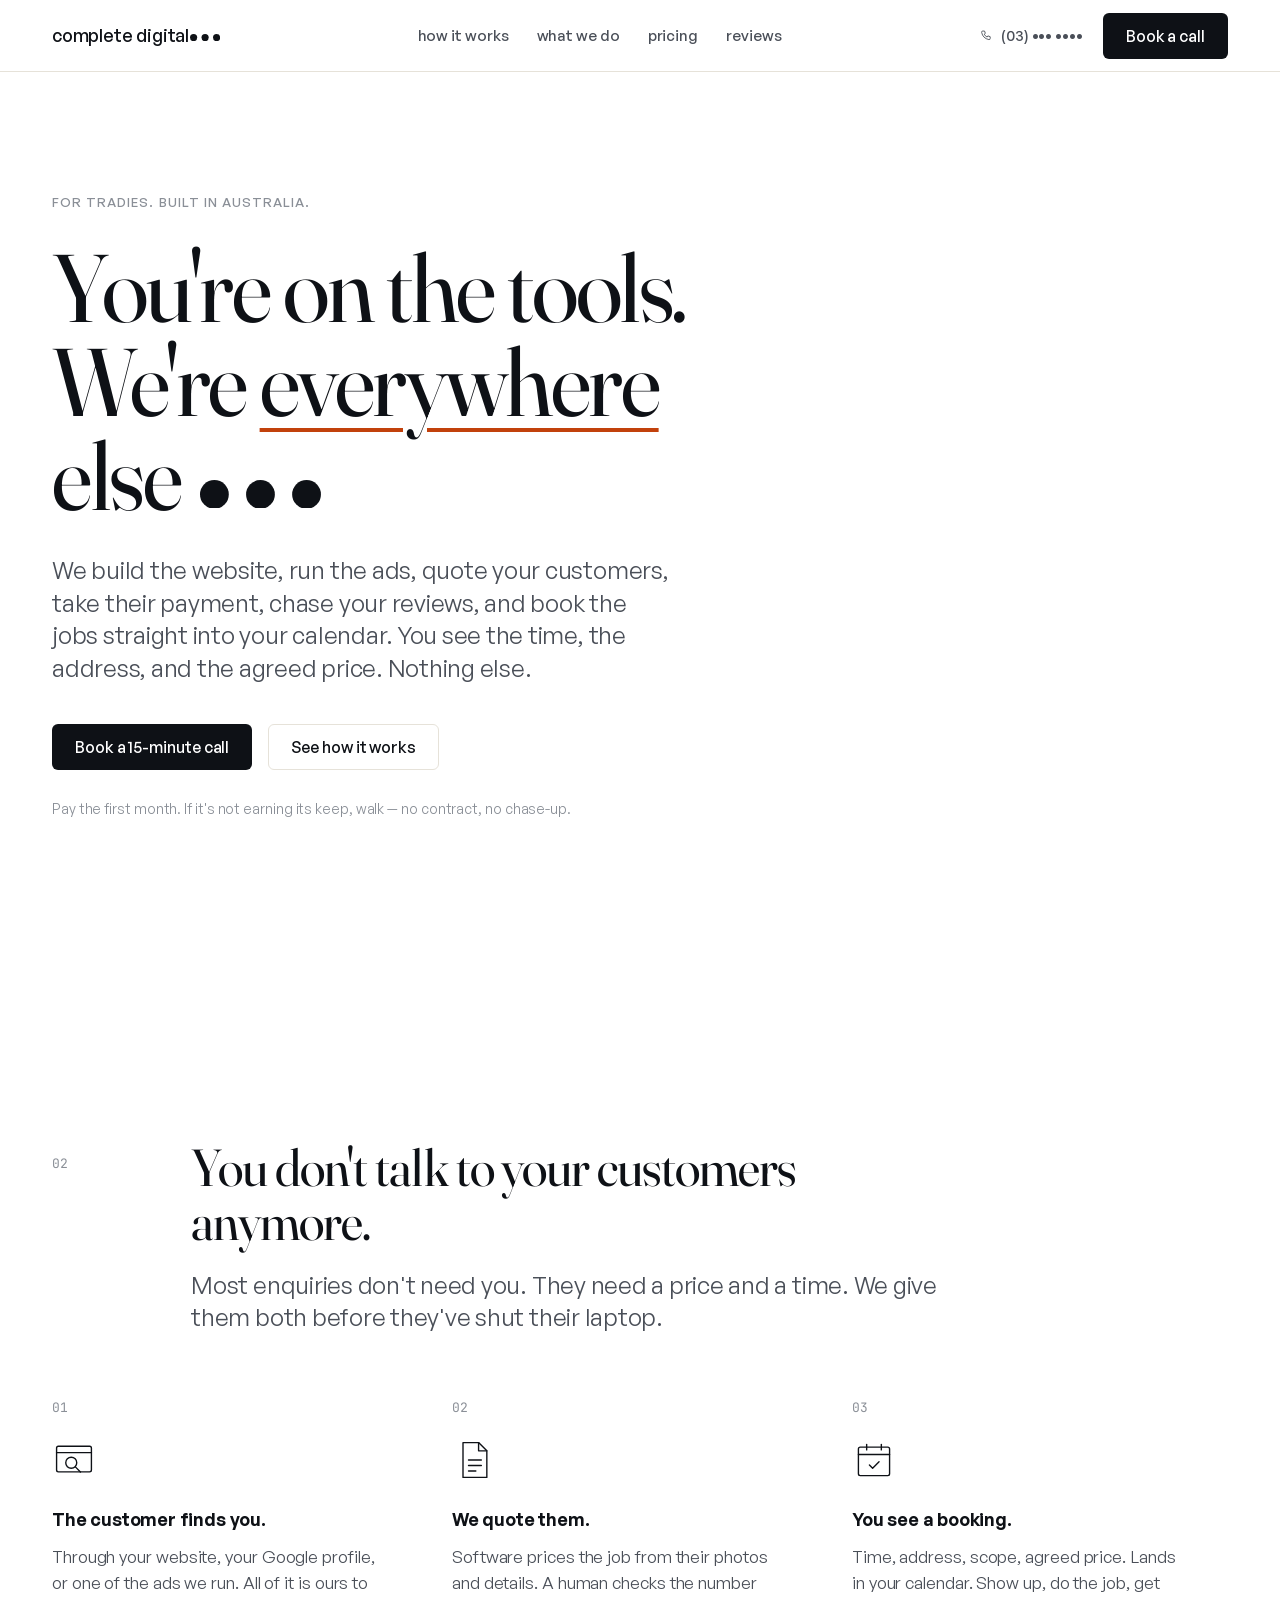
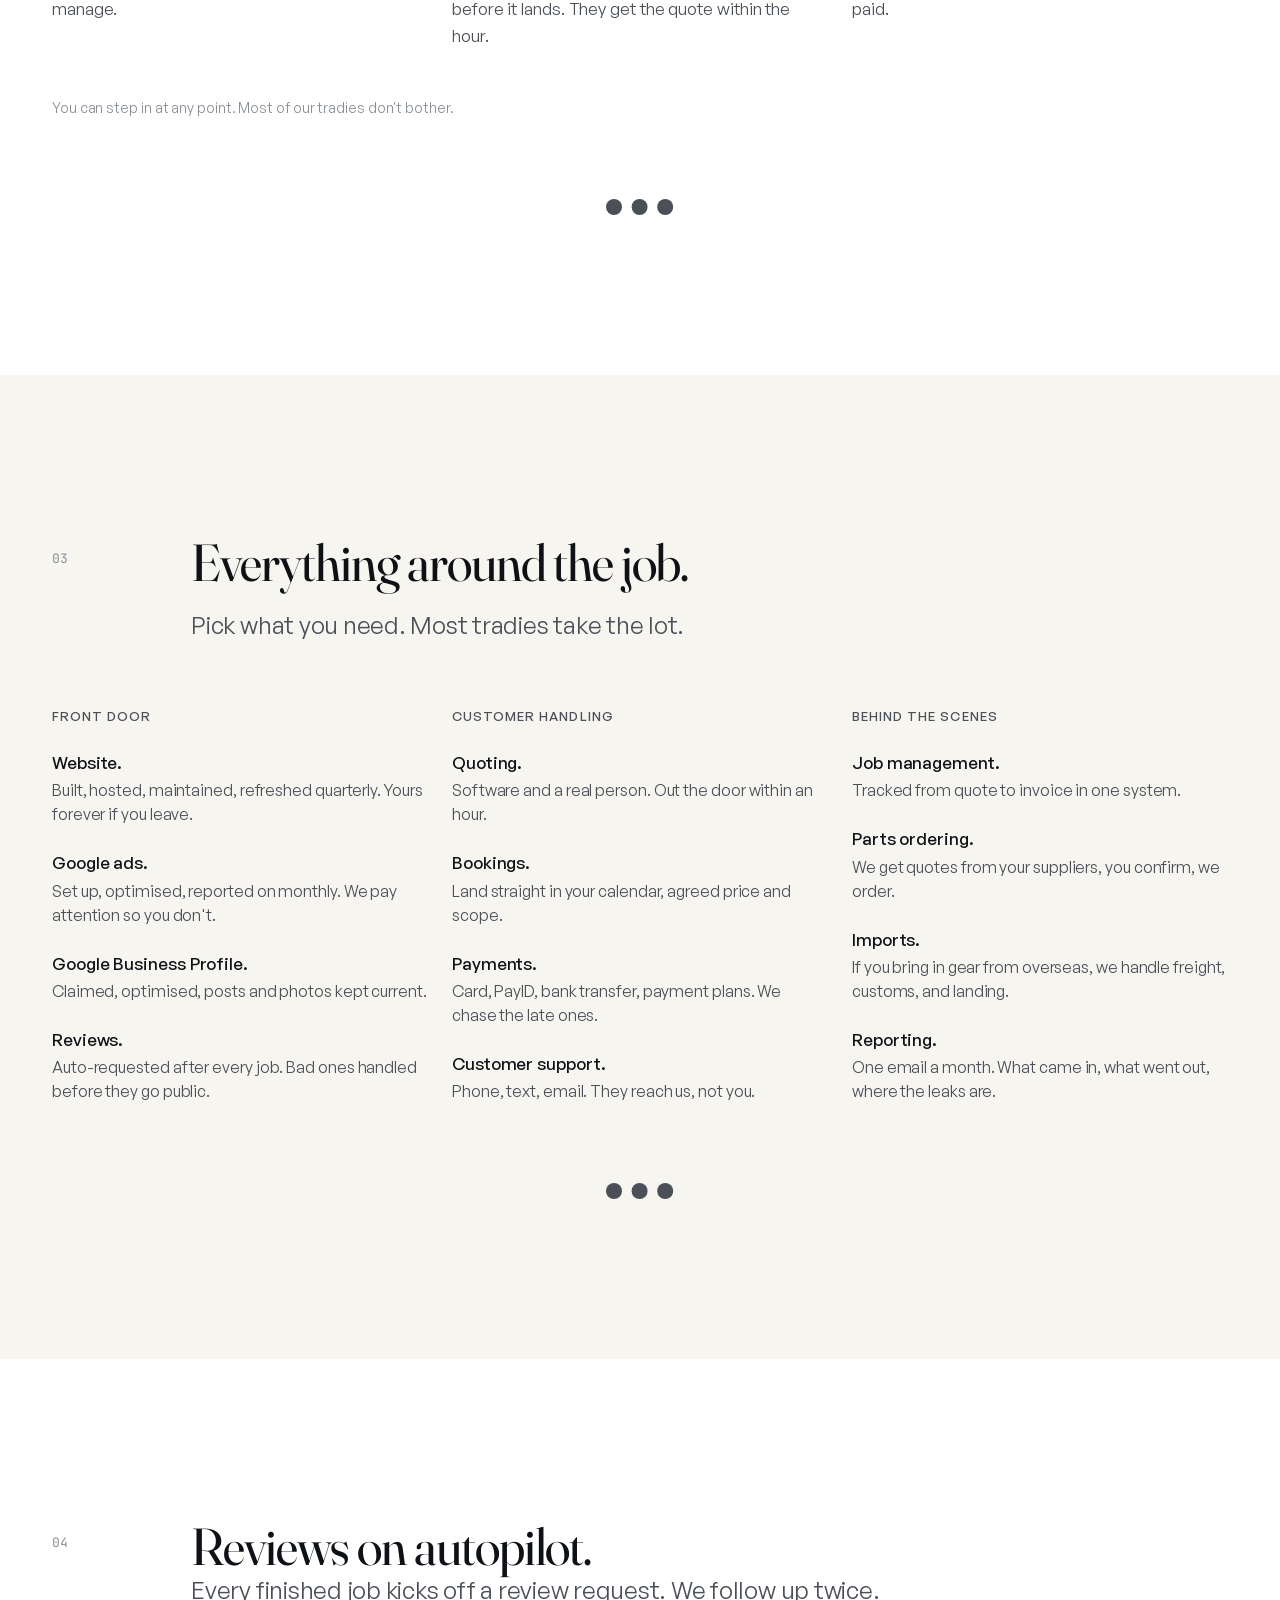
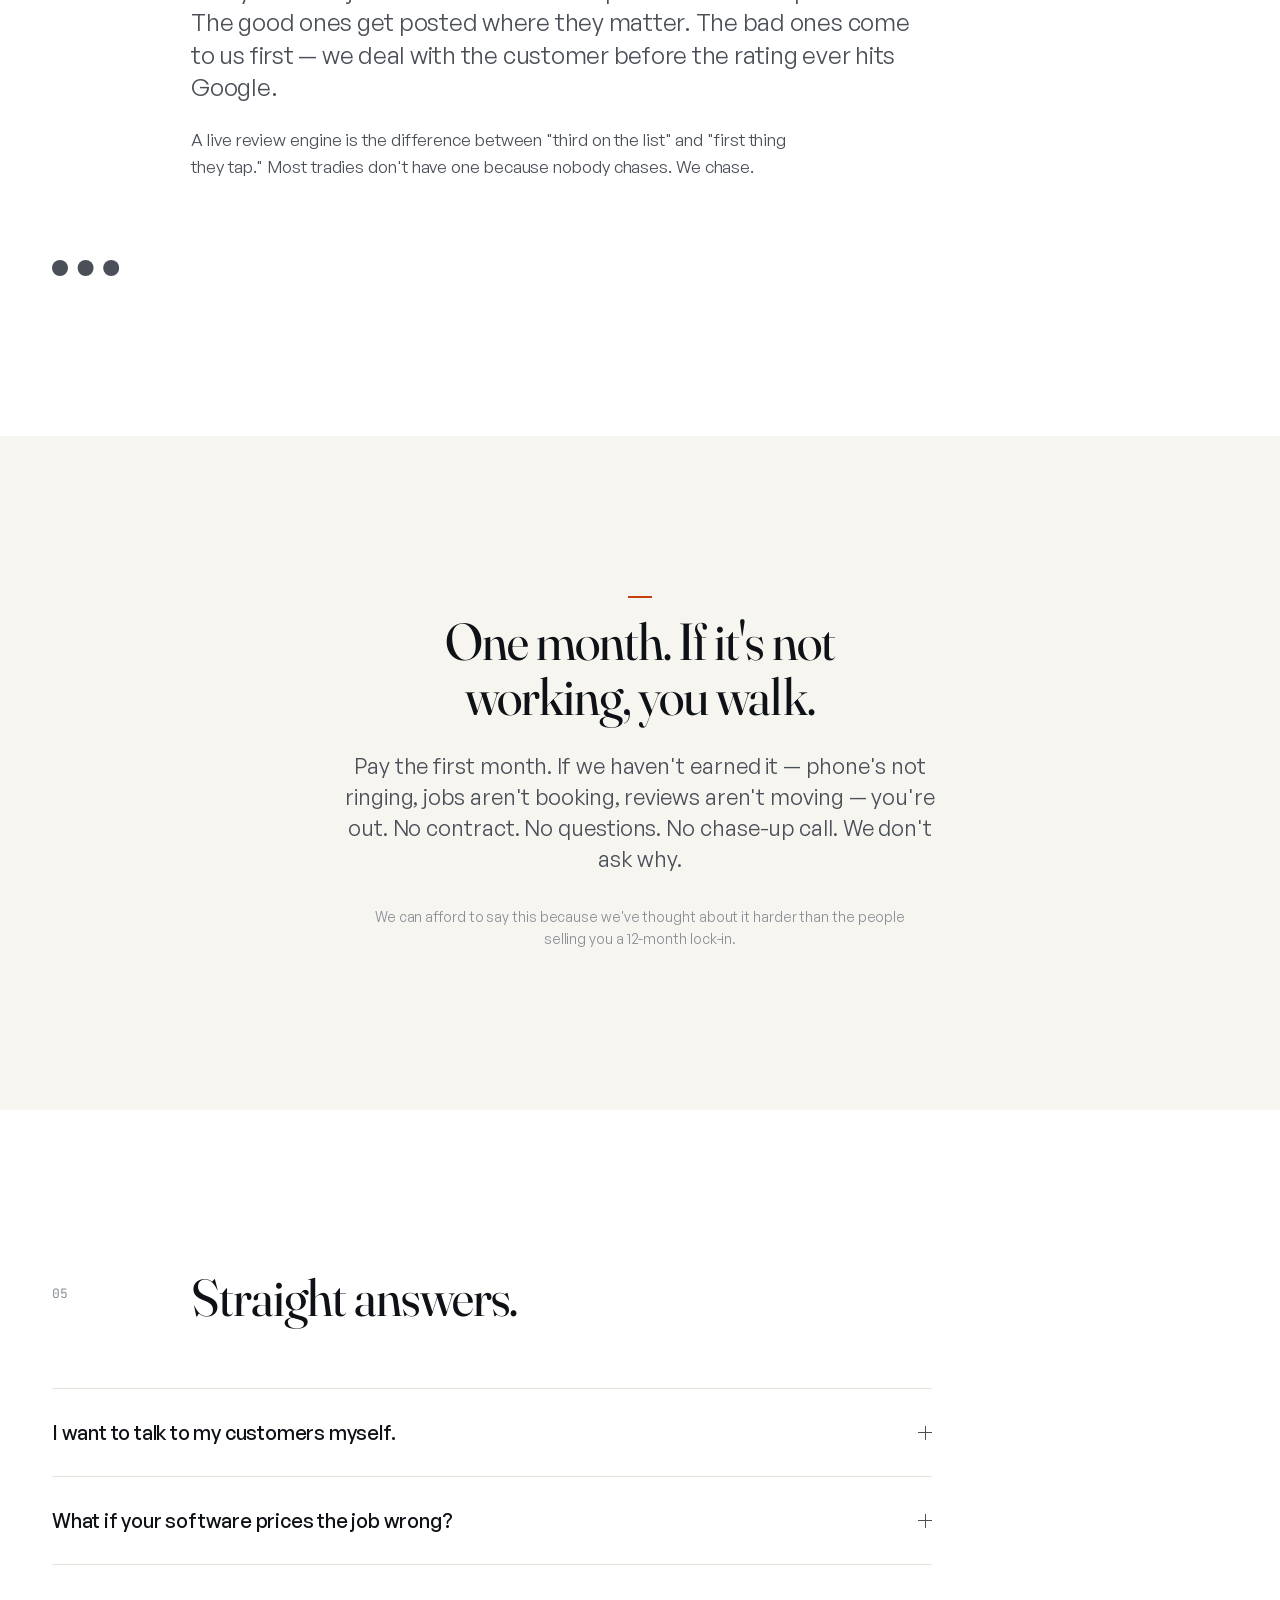
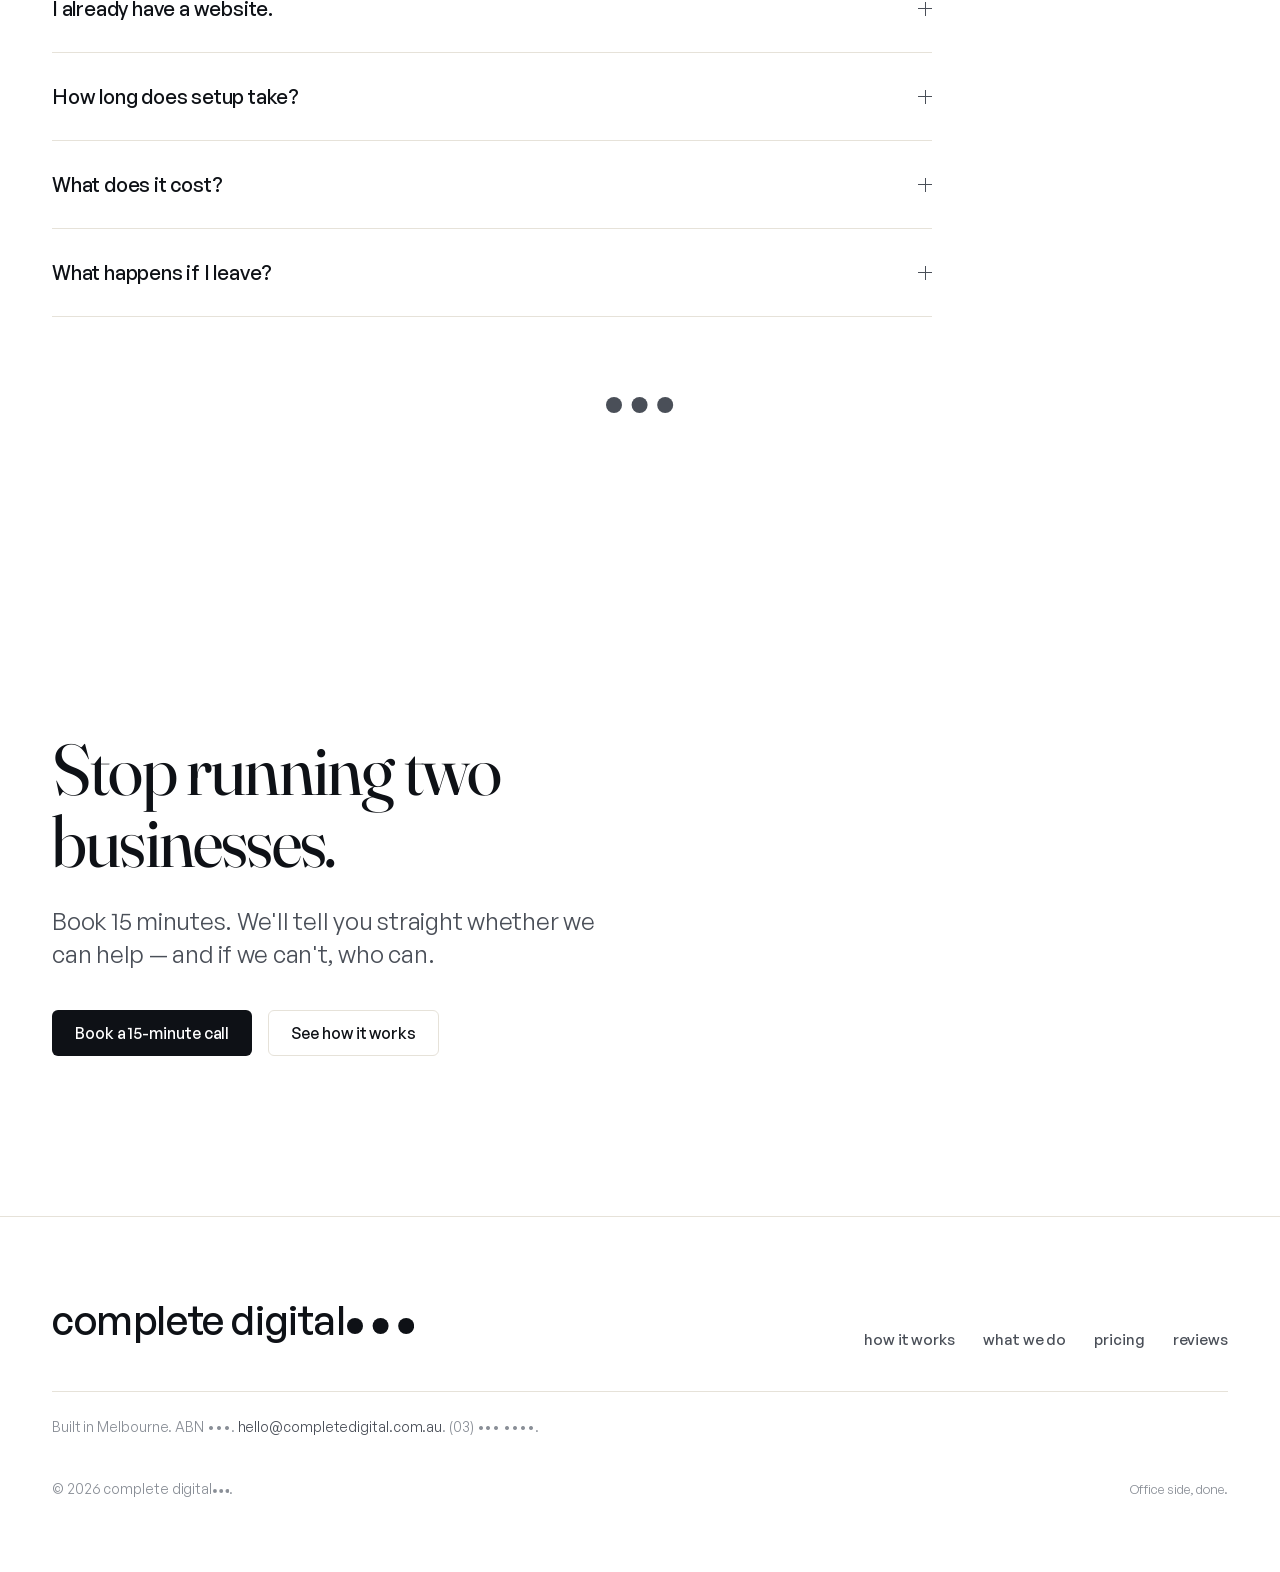
==== index.html @ 2f20dfcf "Build complete digital landing page for tradies Single-page typographic site for an Australian trade" ====
<!DOCTYPE html>
<html lang="en-AU">
<head>
<meta charset="UTF-8">
<meta name="viewport" content="width=device-width, initial-scale=1">
<title>complete digital••• — websites for tradies</title>
<meta name="description" content="We handle every part of your trade except the trade itself. Websites, ads, quoting, payments, reviews and bookings — done for Australian tradies.">
<meta name="theme-color" content="#FFFFFF">

<link rel="icon" href="favicon.svg" type="image/svg+xml">
<link rel="apple-touch-icon" href="favicon.svg">

<meta property="og:type" content="website">
<meta property="og:title" content="complete digital••• — websites for tradies">
<meta property="og:description" content="We handle the office side of your business. You stay on the tools.">
<meta property="og:image" content="og.svg">

<link rel="preload" href="fonts/general-sans-400.woff2" as="font" type="font/woff2" crossorigin>
<link rel="preload" href="fonts/general-sans-500.woff2" as="font" type="font/woff2" crossorigin>
<link rel="preload" href="fonts/fraunces-latin.woff2" as="font" type="font/woff2" crossorigin>
<link rel="stylesheet" href="styles.css">
</head>
<body>

<!-- ============ NAV ============ -->
<nav class="nav" aria-label="Primary">
  <div class="nav__inner">
    <a class="logo" href="#top" aria-label="complete digital, home">
      <span class="logo__words">complete digital</span><span class="logo__dots">
        <svg class="dots" viewBox="0 0 8.4 2" aria-hidden="true" focusable="false"><circle cx="1" cy="1" r="1"/><circle cx="4.2" cy="1" r="1"/><circle cx="7.4" cy="1" r="1"/></svg>
      </span>
    </a>

    <div class="nav__links">
      <a href="#how">how it works</a>
      <a href="#services">what we do</a>
      <a href="#pricing">pricing</a>
      <a href="#reviews">reviews</a>
    </div>

    <div class="nav__actions">
      <span class="nav__tel" aria-label="Phone, placeholder">
        <svg class="ico-phone" viewBox="0 0 24 24" aria-hidden="true" focusable="false"><path d="M6.5 3.5h3l1.4 4-2 1.3a11 11 0 0 0 5 5l1.3-2 4 1.4v3a2 2 0 0 1-2.2 2A16 16 0 0 1 4.5 5.7 2 2 0 0 1 6.5 3.5Z"/></svg>
        (03) ••• ••••
      </span>
      <a class="btn btn--primary" href="#book">Book a call</a>
    </div>
  </div>
</nav>

<main id="top">

  <!-- ============ HERO ============ -->
  <header class="hero">
    <div class="container">
      <p class="meta hero__meta js-anim">for tradies. built in Australia.</p>
      <h1 class="hero__title js-anim">You're on the tools. We're <span class="u-accent">everywhere</span> else<span class="dots-inline">
        <svg class="dots" viewBox="0 0 8.4 2" aria-hidden="true" focusable="false"><circle cx="1" cy="1" r="1"/><circle cx="4.2" cy="1" r="1"/><circle cx="7.4" cy="1" r="1"/></svg>
      </span></h1>
      <p class="hero__sub lead js-anim">We build the website, run the ads, quote your customers, take their payment, chase your reviews, and book the jobs straight into your calendar. You see the time, the address, and the agreed price. Nothing else.</p>
      <div class="hero__ctas js-anim">
        <a class="btn btn--primary" href="#book">Book a 15-minute call</a>
        <a class="btn btn--secondary" href="#how">See how it works</a>
      </div>
      <p class="hero__guarantee js-anim">Pay the first month. If it's not earning its keep, walk — no contract, no chase-up.</p>
    </div>
  </header>

  <!-- ============ 02 — HOW IT WORKS ============ -->
  <section class="section section--how" id="how">
    <div class="container">
      <div class="sec-head">
        <span class="sec-num">02</span>
        <div class="sec-head__body">
          <h2 class="sec-title">You don't talk to your customers anymore.</h2>
          <p class="lead sec-lead">Most enquiries don't need you. They need a price and a time. We give them both before they've shut their laptop.</p>
        </div>
      </div>

      <ol class="steps">
        <li class="step">
          <span class="step__num">01</span>
          <svg class="step__ico" viewBox="0 0 48 48" aria-hidden="true" focusable="false">
            <rect x="5" y="9" width="38" height="28" rx="2"/><line x1="5" y1="16" x2="43" y2="16"/>
            <circle cx="21" cy="27" r="6"/><line x1="25.5" y1="31.5" x2="31" y2="37"/>
          </svg>
          <h3 class="step__title">The customer finds you.</h3>
          <p class="step__body">Through your website, your Google profile, or one of the ads we run. All of it is ours to manage.</p>
        </li>
        <li class="step">
          <span class="step__num">02</span>
          <svg class="step__ico" viewBox="0 0 48 48" aria-hidden="true" focusable="false">
            <path d="M12 5h17l9 9v29H12Z"/><path d="M29 5v9h9"/>
            <line x1="18" y1="24" x2="32" y2="24"/><line x1="18" y1="30" x2="32" y2="30"/><line x1="18" y1="36" x2="26" y2="36"/>
          </svg>
          <h3 class="step__title">We quote them.</h3>
          <p class="step__body">Software prices the job from their photos and details. A human checks the number before it lands. They get the quote within the hour.</p>
        </li>
        <li class="step">
          <span class="step__num">03</span>
          <svg class="step__ico" viewBox="0 0 48 48" aria-hidden="true" focusable="false">
            <rect x="7" y="10" width="34" height="31" rx="2"/><line x1="7" y1="18" x2="41" y2="18"/>
            <line x1="16" y1="7" x2="16" y2="13"/><line x1="32" y1="7" x2="32" y2="13"/>
            <path d="M19 29.5l3.5 3.5 7-7"/>
          </svg>
          <h3 class="step__title">You see a booking.</h3>
          <p class="step__body">Time, address, scope, agreed price. Lands in your calendar. Show up, do the job, get paid.</p>
        </li>
      </ol>

      <p class="sec-foot">You can step in at any point. Most of our tradies don't bother.</p>
      <div class="terminator"><svg class="dots" viewBox="0 0 8.4 2" aria-hidden="true" focusable="false"><circle cx="1" cy="1" r="1"/><circle cx="4.2" cy="1" r="1"/><circle cx="7.4" cy="1" r="1"/></svg></div>
    </div>
  </section>

  <!-- ============ 03 — EVERYTHING AROUND THE JOB ============ -->
  <section class="section section--warm" id="services">
    <div class="container">
      <div class="sec-head">
        <span class="sec-num">03</span>
        <div class="sec-head__body">
          <h2 class="sec-title">Everything around the job.</h2>
          <p class="lead sec-lead">Pick what you need. Most tradies take the lot.</p>
        </div>
      </div>

      <div class="services">
        <div class="services__col">
          <p class="caption">Front door</p>
          <dl class="svc-list">
            <dt>Website.</dt><dd>Built, hosted, maintained, refreshed quarterly. Yours forever if you leave.</dd>
            <dt>Google ads.</dt><dd>Set up, optimised, reported on monthly. We pay attention so you don't.</dd>
            <dt>Google Business Profile.</dt><dd>Claimed, optimised, posts and photos kept current.</dd>
            <dt>Reviews.</dt><dd>Auto-requested after every job. Bad ones handled before they go public.</dd>
          </dl>
        </div>
        <div class="services__col">
          <p class="caption">Customer handling</p>
          <dl class="svc-list">
            <dt>Quoting.</dt><dd>Software and a real person. Out the door within an hour.</dd>
            <dt>Bookings.</dt><dd>Land straight in your calendar, agreed price and scope.</dd>
            <dt>Payments.</dt><dd>Card, PayID, bank transfer, payment plans. We chase the late ones.</dd>
            <dt>Customer support.</dt><dd>Phone, text, email. They reach us, not you.</dd>
          </dl>
        </div>
        <div class="services__col">
          <p class="caption">Behind the scenes</p>
          <dl class="svc-list">
            <dt>Job management.</dt><dd>Tracked from quote to invoice in one system.</dd>
            <dt>Parts ordering.</dt><dd>We get quotes from your suppliers, you confirm, we order.</dd>
            <dt>Imports.</dt><dd>If you bring in gear from overseas, we handle freight, customs, and landing.</dd>
            <dt>Reporting.</dt><dd>One email a month. What came in, what went out, where the leaks are.</dd>
          </dl>
        </div>
      </div>
      <div class="terminator"><svg class="dots" viewBox="0 0 8.4 2" aria-hidden="true" focusable="false"><circle cx="1" cy="1" r="1"/><circle cx="4.2" cy="1" r="1"/><circle cx="7.4" cy="1" r="1"/></svg></div>
    </div>
  </section>

  <!-- ============ 04 — REVIEWS ============ -->
  <section class="section section--reviews" id="reviews">
    <div class="container">
      <div class="sec-head">
        <span class="sec-num">04</span>
        <div class="sec-head__body">
          <h2 class="sec-title">Reviews on autopilot.</h2>
          <p class="lead">Every finished job kicks off a review request. We follow up twice. The good ones get posted where they matter. The bad ones come to us first — we deal with the customer before the rating ever hits Google.</p>
          <p class="sec-support">A live review engine is the difference between "third on the list" and "first thing they tap." Most tradies don't have one because nobody chases. We chase.</p>
        </div>
      </div>
      <div class="terminator terminator--left"><svg class="dots" viewBox="0 0 8.4 2" aria-hidden="true" focusable="false"><circle cx="1" cy="1" r="1"/><circle cx="4.2" cy="1" r="1"/><circle cx="7.4" cy="1" r="1"/></svg></div>
    </div>
  </section>

  <!-- ============ 05 — GUARANTEE ============ -->
  <section class="section guarantee" id="guarantee">
    <div class="container guarantee__inner">
      <span class="guarantee__strip" aria-hidden="true"></span>
      <h2 class="guarantee__title">One month. If it's not working, you walk.</h2>
      <p class="guarantee__body">Pay the first month. If we haven't earned it — phone's not ringing, jobs aren't booking, reviews aren't moving — you're out. No contract. No questions. No chase-up call. We don't ask why.</p>
      <p class="guarantee__foot">We can afford to say this because we've thought about it harder than the people selling you a 12-month lock-in.</p>
    </div>
  </section>

  <!-- ============ FAQ ============ -->
  <section class="section section--faq" id="pricing">
    <div class="container">
      <div class="sec-head">
        <span class="sec-num">05</span>
        <div class="sec-head__body">
          <h2 class="sec-title">Straight answers.</h2>
        </div>
      </div>

      <div class="faq">
        <details class="faq__item">
          <summary>I want to talk to my customers myself.<span class="faq__mark" aria-hidden="true"></span></summary>
          <p>You still can. Anytime. We just save you from the 80% of calls that only need a quote and a time.</p>
        </details>
        <details class="faq__item">
          <summary>What if your software prices the job wrong?<span class="faq__mark" aria-hidden="true"></span></summary>
          <p>Every quote gets reviewed by a person before it goes out. On anything complex or weird, we ping you first.</p>
        </details>
        <details class="faq__item">
          <summary>I already have a website.<span class="faq__mark" aria-hidden="true"></span></summary>
          <p>Good. We'll plug into it, or rebuild it, depending on which earns more. Your call.</p>
        </details>
        <details class="faq__item">
          <summary>How long does setup take?<span class="faq__mark" aria-hidden="true"></span></summary>
          <p>Two weeks from sign-off. Most tradies are taking jobs through us inside the third week.</p>
        </details>
        <details class="faq__item">
          <summary>What does it cost?<span class="faq__mark" aria-hidden="true"></span></summary>
          <p>Depends on the size of your trade. No setup fee, no per-lead charge. Book a call for the exact number.</p>
        </details>
        <details class="faq__item">
          <summary>What happens if I leave?<span class="faq__mark" aria-hidden="true"></span></summary>
          <p>You take your website, your customer list, your reviews, and your ad accounts with you. No hostage situation.</p>
        </details>
      </div>
      <div class="terminator"><svg class="dots" viewBox="0 0 8.4 2" aria-hidden="true" focusable="false"><circle cx="1" cy="1" r="1"/><circle cx="4.2" cy="1" r="1"/><circle cx="7.4" cy="1" r="1"/></svg></div>
    </div>
  </section>

  <!-- ============ 08 — FINAL CTA ============ -->
  <section class="section final" id="book">
    <div class="container">
      <h2 class="final__title">Stop running two businesses.</h2>
      <p class="final__body lead">Book 15 minutes. We'll tell you straight whether we can help — and if we can't, who can.</p>
      <div class="final__ctas">
        <a class="btn btn--primary" href="#book">Book a 15-minute call</a>
        <a class="btn btn--secondary" href="#how">See how it works</a>
      </div>
    </div>
  </section>

</main>

<!-- ============ FOOTER ============ -->
<footer class="footer">
  <div class="container">
    <div class="footer__top">
      <a class="logo logo--lg" href="#top" aria-label="complete digital, home">
        <span class="logo__words">complete digital</span><span class="logo__dots">
          <svg class="dots" viewBox="0 0 8.4 2" aria-hidden="true" focusable="false"><circle cx="1" cy="1" r="1"/><circle cx="4.2" cy="1" r="1"/><circle cx="7.4" cy="1" r="1"/></svg>
        </span>
      </a>
      <div class="footer__links">
        <a href="#how">how it works</a>
        <a href="#services">what we do</a>
        <a href="#pricing">pricing</a>
        <a href="#reviews">reviews</a>
      </div>
    </div>
    <div class="footer__meta">
      <p>Built in Melbourne. ABN •••. <a href="mailto:hello@completedigital.com.au">hello@completedigital.com.au</a>. (03) ••• ••••.</p>
    </div>
    <div class="footer__legal">
      <p class="footer__copy">© 2026 complete digital<span class="dots-inline dots-inline--sm"><svg class="dots" viewBox="0 0 8.4 2" aria-hidden="true" focusable="false"><circle cx="1" cy="1" r="1"/><circle cx="4.2" cy="1" r="1"/><circle cx="7.4" cy="1" r="1"/></svg></span>.</p>
      <p class="footer__fine">Office side, done.</p>
    </div>
  </div>
</footer>

<script src="main.js"></script>
</body>
</html>
---- styles.css ----
/* ============================================================
   complete digital••• — stylesheet
   Near-greyscale, one clay accent, editorial serif + modern sans.
   ============================================================ */

/* ---------- Fonts (self-hosted, latin) ---------- */
@font-face {
  font-family: 'General Sans';
  src: url('fonts/general-sans-400.woff2') format('woff2');
  font-weight: 400; font-style: normal; font-display: swap;
}
@font-face {
  font-family: 'General Sans';
  src: url('fonts/general-sans-500.woff2') format('woff2');
  font-weight: 500; font-style: normal; font-display: swap;
}
@font-face {
  font-family: 'General Sans';
  src: url('fonts/general-sans-600.woff2') format('woff2');
  font-weight: 600; font-style: normal; font-display: swap;
}
@font-face {
  font-family: 'Fraunces';
  src: url('fonts/fraunces-latin.woff2') format('woff2');
  font-weight: 400 500; font-style: normal; font-display: swap;
}
@font-face {
  font-family: 'JetBrains Mono';
  src: url('fonts/jetbrains-mono-latin.woff2') format('woff2');
  font-weight: 400; font-style: normal; font-display: swap;
}

/* ---------- Tokens ---------- */
:root {
  --bg: #FFFFFF;
  --bg-warm: #F7F5F0;
  --ink: #0E1116;
  --ink-2: #4A4F58;
  --ink-3: #8A8F97;
  --rule: #E6E2D9;
  --accent: #C2410C;

  --serif: 'Fraunces', Georgia, 'Times New Roman', serif;
  --sans: 'General Sans', system-ui, sans-serif;
  --mono: 'JetBrains Mono', ui-monospace, monospace;

  --maxw: 1240px;
  --pad: 32px;
  --gap: 24px;
  --rhythm: 160px;

  --ease: cubic-bezier(0.2, 0.0, 0.0, 1.0);
}

/* ---------- Reset ---------- */
*, *::before, *::after { box-sizing: border-box; }
html { -webkit-text-size-adjust: 100%; scroll-behavior: smooth; }
body {
  margin: 0;
  background: var(--bg);
  color: var(--ink);
  font-family: var(--sans);
  font-size: 17px;
  line-height: 1.55;
  font-weight: 400;
  letter-spacing: -0.005em;
  -webkit-font-smoothing: antialiased;
  text-rendering: optimizeLegibility;
  padding-top: 72px; /* fixed nav */
}
@media (prefers-reduced-motion: reduce) {
  html { scroll-behavior: auto; }
}
h1, h2, h3, p, dl, dd, dt, figure, ol, ul { margin: 0; }
ol, ul { padding: 0; list-style: none; }
a { color: inherit; text-decoration: none; }
svg { display: block; }
:focus-visible { outline: 2px solid var(--ink); outline-offset: 2px; border-radius: 1px; }

/* ---------- Layout ---------- */
.container {
  max-width: var(--maxw);
  margin: 0 auto;
  padding: 0 var(--pad);
}
.section { padding-block: var(--rhythm); }
.section + .section { padding-top: var(--rhythm); }

/* Full-bleed warm sections sit edge to edge */
.section--warm { background: var(--bg-warm); }

/* ---------- The dots motif ---------- */
.dots {
  height: 0.34em;
  width: auto;
  fill: currentColor;
  display: inline-block;
  vertical-align: 0.04em;       /* raised ~10% so they read as discs */
}
.dots-inline { white-space: nowrap; }
.dots-inline .dots { margin-left: 0.06em; }
.dots-inline--sm .dots { height: 0.28em; }

/* ---------- Typography helpers ---------- */
.meta, .caption {
  font-family: var(--sans);
  font-size: 13px;
  font-weight: 500;
  text-transform: uppercase;
  letter-spacing: 0.08em;
  color: var(--ink-3);
  margin: 0;
}
.caption { color: var(--ink-2); }
.lead {
  font-size: 24px;
  line-height: 1.35;
  font-weight: 400;
  color: var(--ink-2);
  letter-spacing: -0.01em;
}

/* ---------- Buttons ---------- */
.btn {
  position: relative;
  display: inline-flex;
  align-items: center;
  gap: 8px;
  font-family: var(--sans);
  font-size: 16px;
  font-weight: 500;
  line-height: 1;
  letter-spacing: -0.005em;
  padding: 14px 22px;
  border-radius: 6px;
  border: 1px solid transparent;
  cursor: pointer;
  transition: opacity 0.15s var(--ease);
}
.btn--primary { background: var(--ink); color: #fff; }
.btn--secondary { background: transparent; color: var(--ink); border-color: var(--rule); }
.btn--primary::after {
  content: "";
  position: absolute;
  left: 50%;
  bottom: -8px;
  width: 5px; height: 5px;
  margin-left: -2.5px;
  border-radius: 50%;
  background: var(--accent);
  opacity: 0;
  transition: opacity 0.15s var(--ease);
}
.btn--primary:hover::after { opacity: 1; }
.btn--secondary:hover { border-color: var(--ink); }

/* ---------- Nav ---------- */
.nav {
  position: fixed;
  top: 0; left: 0; right: 0;
  height: 72px;
  background: var(--bg);
  border-bottom: 1px solid var(--rule);
  z-index: 100;
  transition: box-shadow 0.2s var(--ease);
}
.nav.is-scrolled { box-shadow: 0 1px 0 rgba(14,17,22,0.06); }
.nav__inner {
  max-width: var(--maxw);
  margin: 0 auto;
  height: 100%;
  padding: 0 var(--pad);
  display: flex;
  align-items: center;
  justify-content: space-between;
  gap: 32px;
}
.nav__links { display: flex; gap: 28px; }
.nav__links a {
  font-size: 15px;
  font-weight: 500;
  color: var(--ink-2);
  position: relative;
  padding: 4px 0;
}
.nav__links a::after {
  content: "";
  position: absolute;
  left: 0; right: 0; bottom: 0;
  height: 1px;
  background: var(--ink);
  transform: scaleX(0);
  transform-origin: left;
  transition: transform 0.18s var(--ease);
}
.nav__links a:hover { color: var(--ink); }
.nav__links a:hover::after { transform: scaleX(1); }

.nav__actions { display: flex; align-items: center; gap: 20px; }
.nav__tel {
  display: inline-flex;
  align-items: center;
  gap: 8px;
  font-size: 15px;
  font-weight: 500;
  color: var(--ink-2);
  white-space: nowrap;
}
.ico-phone {
  width: 14px; height: 14px;
  fill: none;
  stroke: currentColor;
  stroke-width: 1.5;
  stroke-linejoin: round;
}

/* ---------- Logo ---------- */
.logo {
  display: inline-flex;
  align-items: baseline;
  font-family: var(--sans);
  font-size: 18px;
  color: var(--ink);
  letter-spacing: -0.01em;
}
.logo__words { font-weight: 500; }
.logo__dots { font-weight: 600; }
.logo__dots .dots { height: 0.4em; margin-left: 0.04em; }
.logo--lg { font-size: 40px; }

/* ---------- Hero ---------- */
.hero { padding-top: 120px; padding-bottom: var(--rhythm); }
.hero__meta { margin-bottom: 28px; }
.hero__title {
  font-family: var(--serif);
  font-weight: 400;
  font-variation-settings: "opsz" 144;
  font-size: clamp(44px, 7.6vw, 96px);
  line-height: 0.98;
  letter-spacing: -0.025em;
  color: var(--ink);
  max-width: 14ch;
  margin-bottom: 32px;
}
.hero__title .dots { height: 0.3em; vertical-align: 0.02em; }
.u-accent {
  text-decoration: underline;
  text-decoration-color: var(--accent);
  text-decoration-thickness: 0.045em;
  text-underline-offset: 0.12em;
}
.hero__sub { max-width: 620px; margin-bottom: 40px; }
.hero__ctas { display: flex; gap: 16px; flex-wrap: wrap; margin-bottom: 28px; }
.hero__guarantee {
  font-size: 14px;
  color: var(--ink-3);
  max-width: 560px;
  margin: 0;
}

/* ---------- Section heads (asymmetric) ---------- */
.sec-head {
  display: grid;
  grid-template-columns: 1fr 9fr;
  gap: var(--gap);
  margin-bottom: 64px;
}
.sec-num {
  font-family: var(--mono);
  font-size: 13px;
  font-weight: 400;
  color: var(--ink-3);
  padding-top: 14px;
}
.sec-head__body { max-width: 760px; }
.sec-title {
  font-family: var(--serif);
  font-weight: 400;
  font-variation-settings: "opsz" 110;
  font-size: clamp(32px, 4.4vw, 52px);
  line-height: 1.05;
  letter-spacing: -0.02em;
  color: var(--ink);
}
.sec-lead { margin-top: 20px; }
.sec-support { margin-top: 24px; color: var(--ink-2); max-width: 620px; }
.sec-foot { margin-top: 48px; font-size: 14px; color: var(--ink-3); }

/* ---------- 02 Steps ---------- */
.steps {
  display: grid;
  grid-template-columns: repeat(3, 1fr);
  gap: 56px var(--gap);
}
.step__num {
  font-family: var(--mono);
  font-size: 13px;
  color: var(--ink-3);
  display: block;
  margin-bottom: 20px;
}
.step__ico {
  width: 44px; height: 44px;
  fill: none;
  stroke: var(--ink);
  stroke-width: 1.5;
  stroke-linecap: round;
  stroke-linejoin: round;
  margin-bottom: 24px;
}
.step__title {
  font-family: var(--sans);
  font-size: 18px;
  font-weight: 600;
  letter-spacing: -0.01em;
  margin-bottom: 10px;
}
.step__body { color: var(--ink-2); max-width: 34ch; }

/* ---------- 03 Services ---------- */
.services {
  display: grid;
  grid-template-columns: repeat(3, 1fr);
  gap: 48px var(--gap);
}
.services__col .caption { margin-bottom: 24px; }
.svc-list dt {
  font-weight: 500;
  color: var(--ink);
  margin-top: 24px;
}
.svc-list dt:first-of-type { margin-top: 0; }
.svc-list dd {
  color: var(--ink-2);
  font-size: 16px;
  line-height: 1.5;
  margin-top: 2px;
}

/* ---------- 04 Reviews ---------- */
.section--reviews .lead { max-width: 720px; }

/* ---------- 05 Guarantee ---------- */
.guarantee { background: var(--bg-warm); }
.guarantee__inner {
  display: flex;
  flex-direction: column;
  align-items: center;
  text-align: center;
}
.guarantee__strip {
  width: 24px;
  height: 2px;
  background: var(--accent);
  margin-bottom: 16px;
}
.guarantee__title {
  font-family: var(--serif);
  font-weight: 400;
  font-variation-settings: "opsz" 110;
  font-size: clamp(32px, 4.4vw, 52px);
  line-height: 1.05;
  letter-spacing: -0.02em;
  max-width: 18ch;
}
.guarantee__body {
  font-size: 22px;
  line-height: 1.4;
  color: var(--ink-2);
  max-width: 620px;
  margin-top: 28px;
}
.guarantee__foot {
  font-size: 14px;
  color: var(--ink-3);
  max-width: 560px;
  margin-top: 32px;
}

/* ---------- 06 FAQ ---------- */
.faq { border-top: 1px solid var(--rule); max-width: 880px; }
.faq__item { border-bottom: 1px solid var(--rule); }
.faq__item summary {
  list-style: none;
  cursor: pointer;
  display: flex;
  align-items: center;
  justify-content: space-between;
  gap: 24px;
  padding: 28px 0;
  font-size: 20px;
  font-weight: 500;
  letter-spacing: -0.01em;
  color: var(--ink);
}
.faq__item summary::-webkit-details-marker { display: none; }
.faq__mark {
  position: relative;
  flex: none;
  width: 14px; height: 14px;
}
.faq__mark::before, .faq__mark::after {
  content: "";
  position: absolute;
  background: var(--ink-2);
  transition: opacity 0.15s var(--ease);
}
.faq__mark::before { top: 6.5px; left: 0; width: 14px; height: 1px; }
.faq__mark::after { left: 6.5px; top: 0; width: 1px; height: 14px; }
.faq__item[open] .faq__mark::after { opacity: 0; }
.faq__item p {
  color: var(--ink-2);
  max-width: 64ch;
  padding-bottom: 28px;
  margin-top: -6px;
}

/* ---------- 08 Final ---------- */
.final__title {
  font-family: var(--serif);
  font-weight: 400;
  font-variation-settings: "opsz" 120;
  font-size: clamp(40px, 6vw, 72px);
  line-height: 1.0;
  letter-spacing: -0.025em;
  max-width: 16ch;
}
.final__body { max-width: 560px; margin-top: 28px; }
.final__ctas { display: flex; gap: 16px; flex-wrap: wrap; margin-top: 40px; }

/* ---------- Section terminator ---------- */
.terminator {
  margin-top: 80px;
  color: var(--ink-2);
  display: flex;
  justify-content: center;
}
.terminator--left { justify-content: flex-start; }
.terminator .dots { height: 16px; }

/* ---------- Footer ---------- */
.footer {
  border-top: 1px solid var(--rule);
  padding-block: 72px;
}
.footer__top {
  display: flex;
  align-items: flex-end;
  justify-content: space-between;
  gap: 32px;
  flex-wrap: wrap;
}
.footer__links { display: flex; gap: 28px; }
.footer__links a { font-size: 15px; font-weight: 500; color: var(--ink-2); }
.footer__links a:hover { color: var(--ink); }
.footer__meta {
  border-top: 1px solid var(--rule);
  margin-top: 40px;
  padding-top: 24px;
}
.footer__meta p { font-size: 14px; color: var(--ink-3); }
.footer__meta a { color: var(--ink-2); }
.footer__meta a:hover { color: var(--ink); text-decoration: underline; text-underline-offset: 3px; }
.footer__legal {
  display: flex;
  justify-content: space-between;
  align-items: baseline;
  gap: 24px;
  margin-top: 40px;
}
.footer__copy { font-size: 14px; color: var(--ink-3); }
.footer__fine { font-size: 13px; color: var(--ink-3); }

/* ---------- Hero intro animation (once per session) ---------- */
body.intro .hero .js-anim {
  opacity: 0;
  transform: translateY(8px);
}
body.intro.is-in .hero .js-anim {
  opacity: 1;
  transform: none;
  transition: opacity 0.4s var(--ease), transform 0.4s var(--ease);
}
body.intro.is-in .hero__sub { transition-delay: 0.08s; }
body.intro.is-in .hero__ctas { transition-delay: 0.16s; }
body.intro.is-in .hero__guarantee { transition-delay: 0.24s; }
@media (prefers-reduced-motion: reduce) {
  body.intro .hero .js-anim { opacity: 1; transform: none; }
}

/* ============================================================
   Mobile — single reflow at 768px
   ============================================================ */
@media (max-width: 768px) {
  :root { --pad: 20px; --rhythm: 96px; }
  body { padding-top: 64px; font-size: 16px; }

  .nav { height: 64px; }
  .nav__links, .nav__tel { display: none; }

  .hero { padding-top: 72px; }
  .hero__meta { margin-bottom: 20px; }
  .hero__title { font-size: clamp(44px, 11vw, 52px); margin-bottom: 24px; }
  .hero__sub { font-size: 20px; margin-bottom: 32px; }

  .sec-head {
    grid-template-columns: 1fr;
    gap: 12px;
    margin-bottom: 40px;
  }
  .sec-num { padding-top: 0; }
  .lead { font-size: 20px; }

  .steps { grid-template-columns: 1fr; gap: 44px; }
  .step__body { max-width: none; }

  .services { grid-template-columns: 1fr; gap: 40px; }

  .guarantee__body { font-size: 20px; }

  .faq__item summary { font-size: 18px; padding: 22px 0; }

  .footer__top { align-items: flex-start; }
  .logo--lg { font-size: 30px; }
  .footer__legal { flex-direction: column; gap: 8px; }

  .terminator { margin-top: 56px; }
}

@media (max-width: 768px) and (min-width: 0px) {
  .final__ctas .btn, .hero__ctas .btn { flex: 1 1 auto; justify-content: center; }
}
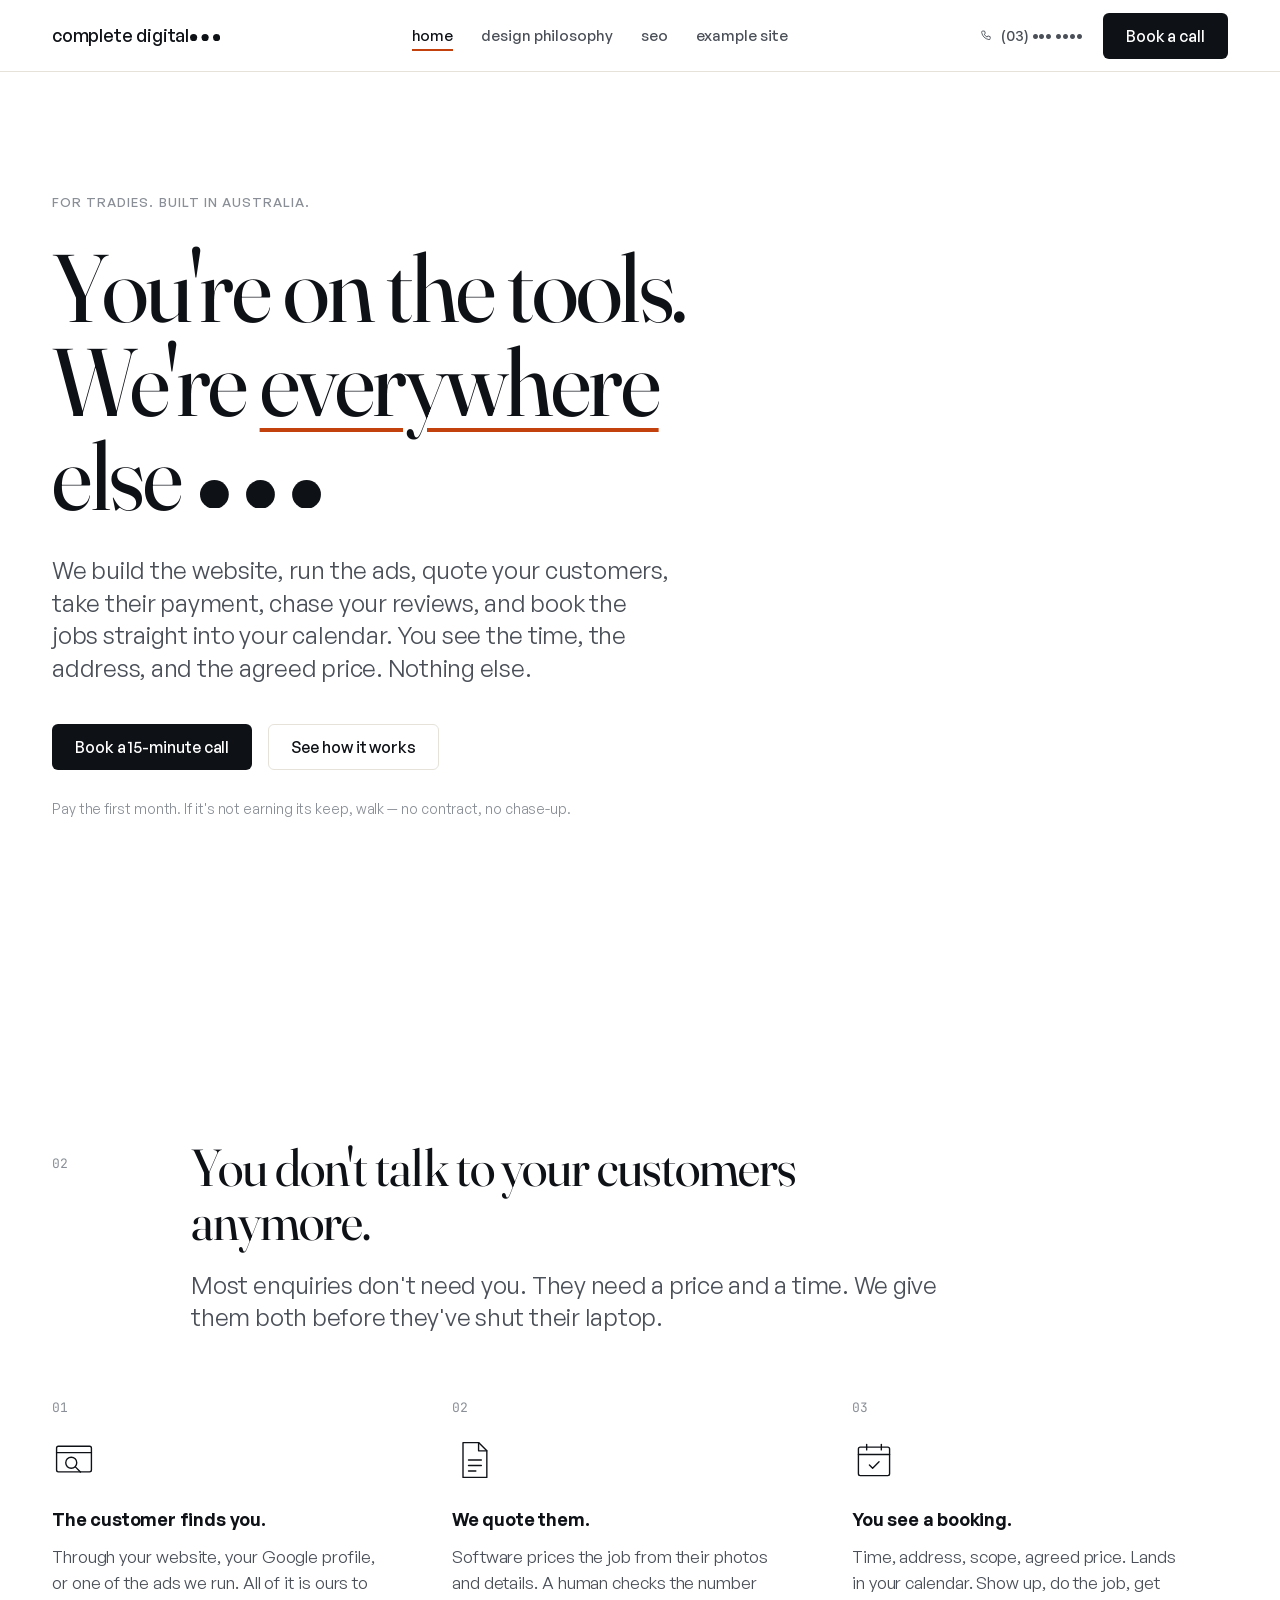
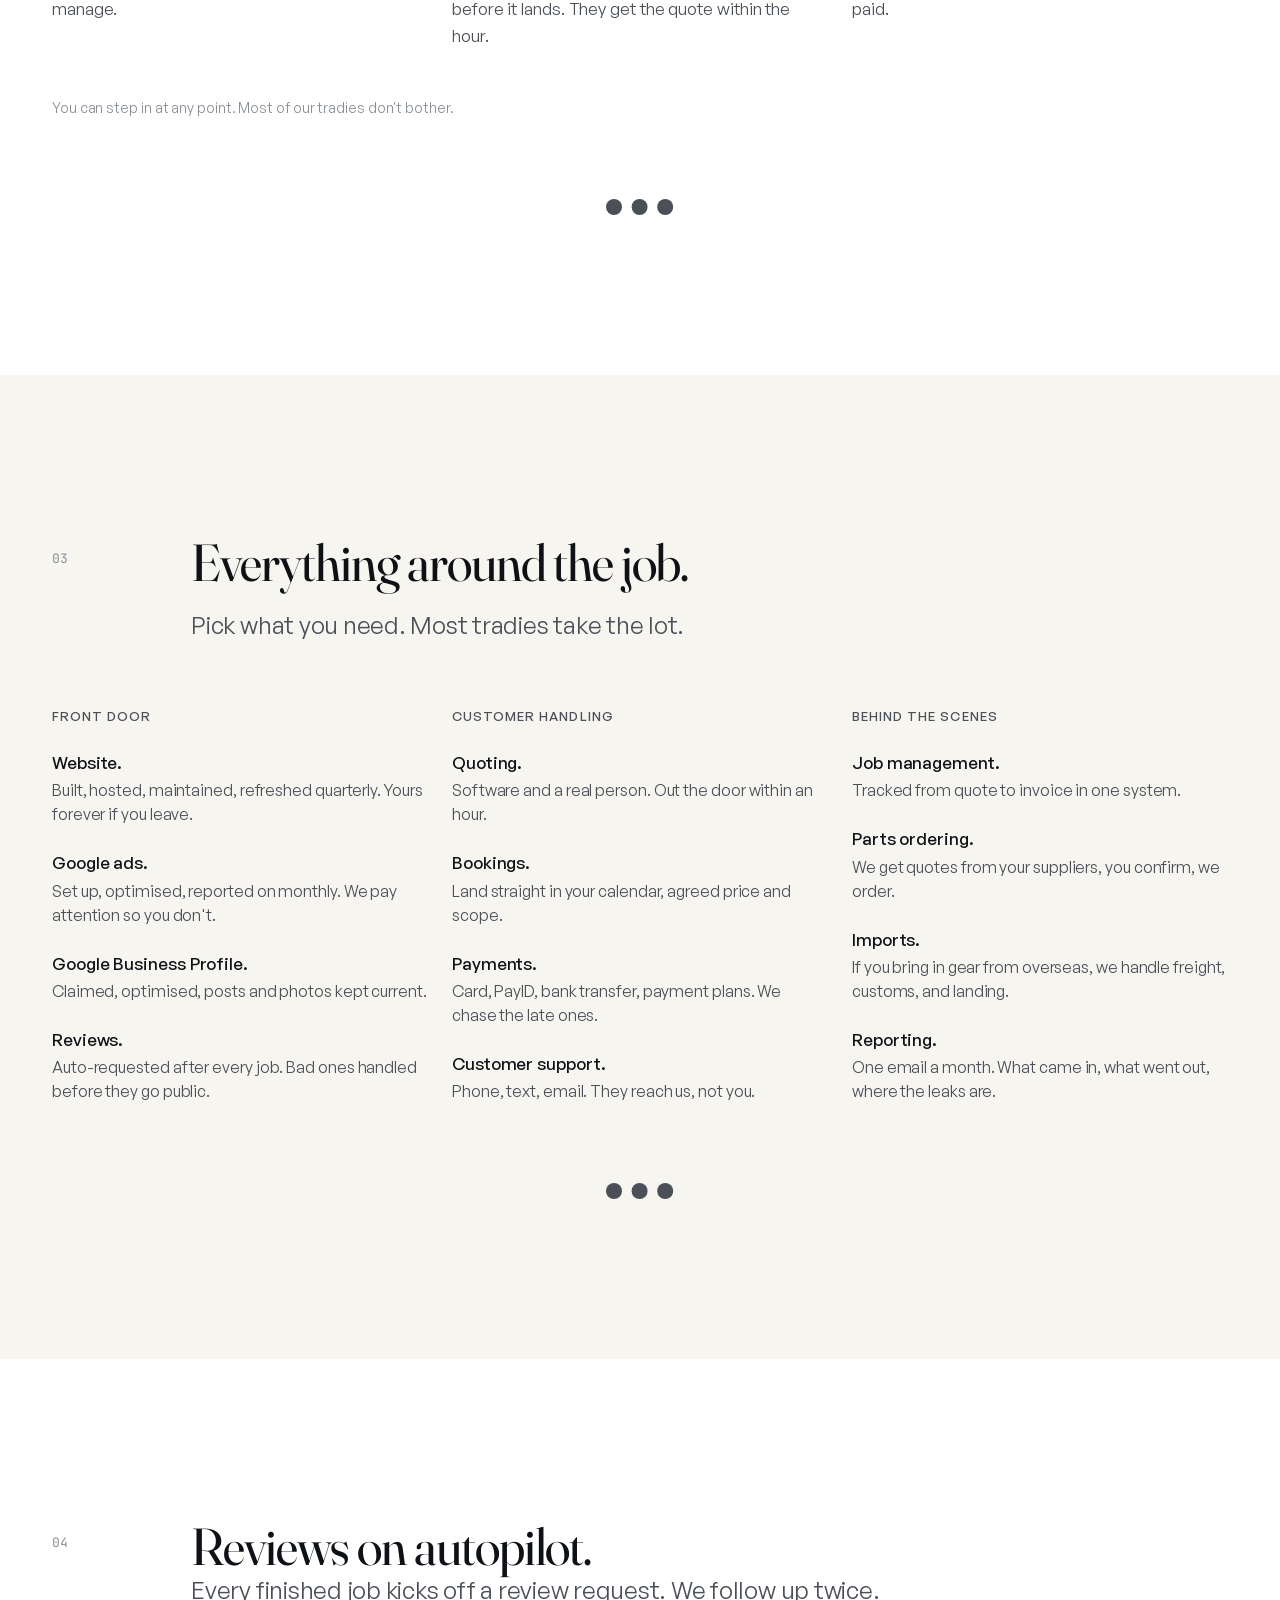
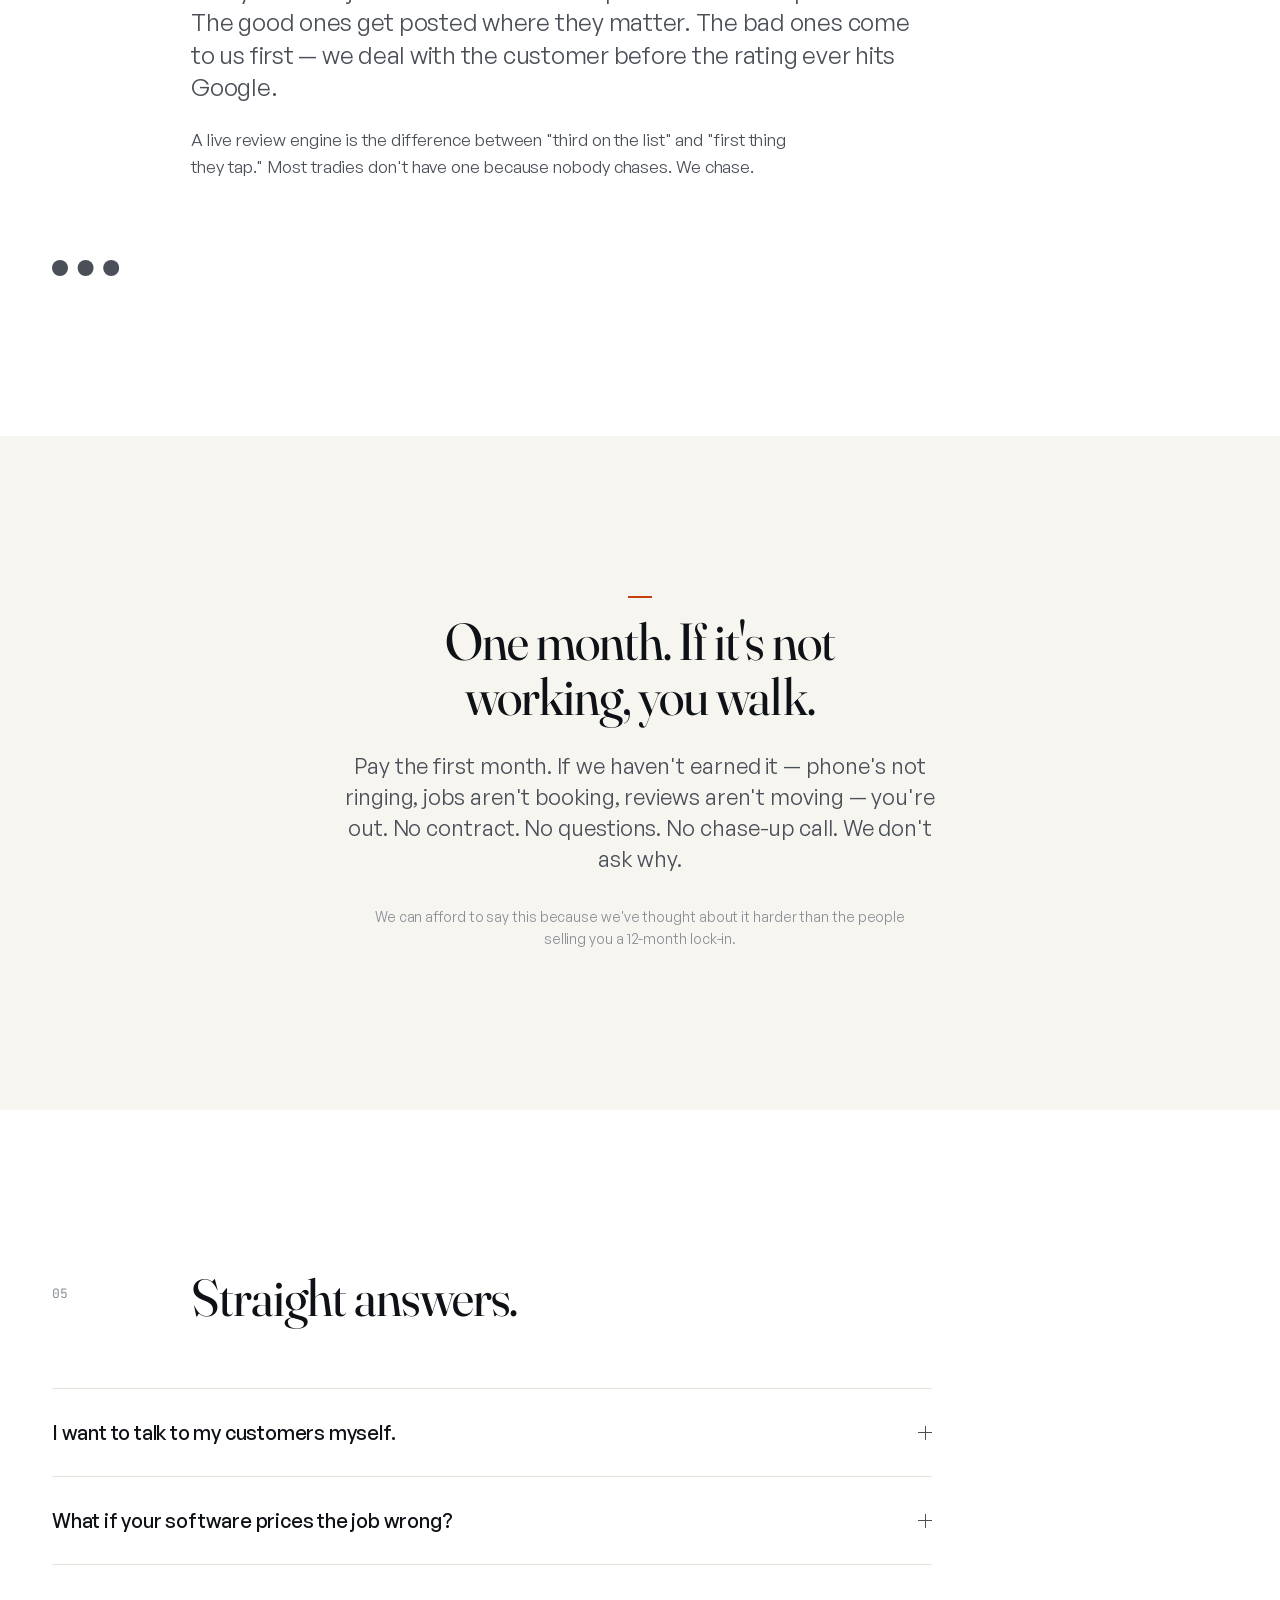
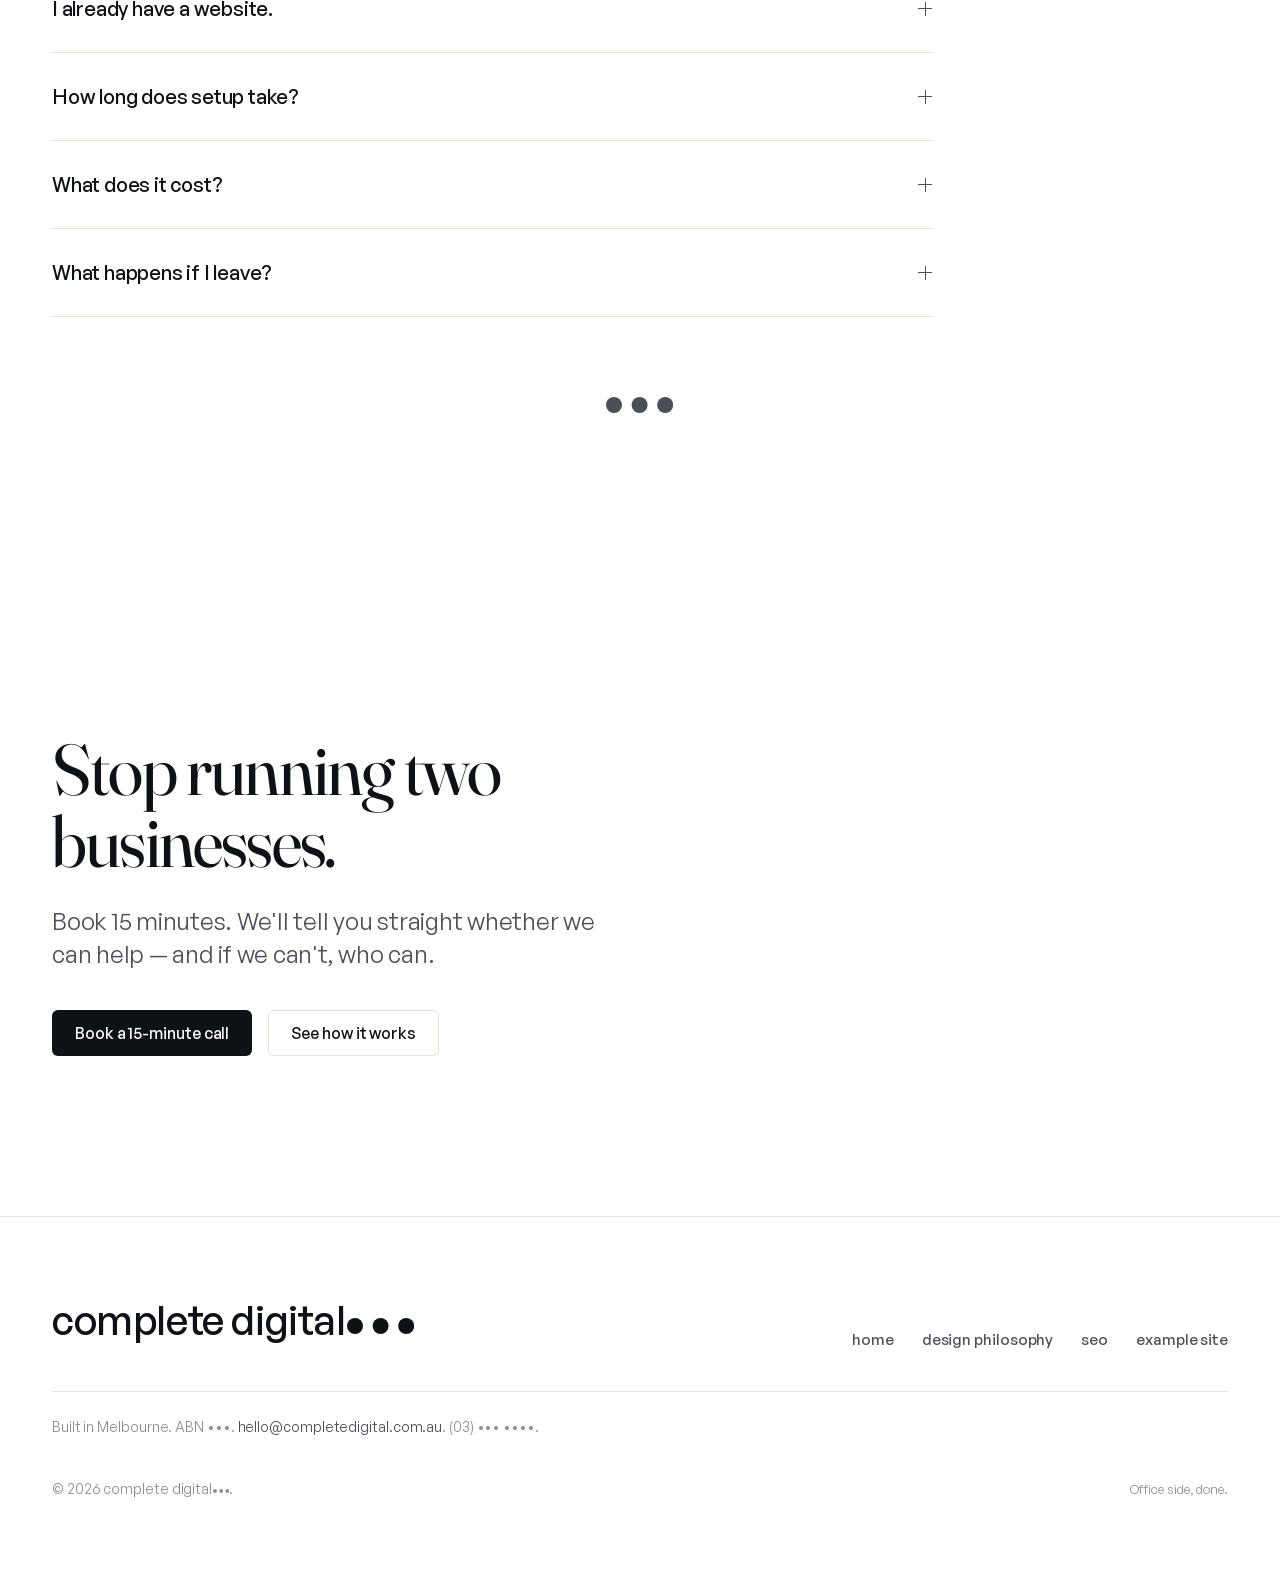
==== commit b942e928: "Add nav update and three inner pages Navbar now shows Home / Design philosophy / SEO / Example site " ====
--- a/index.html
+++ b/index.html
@@ -32,10 +32,10 @@
     </a>
 
     <div class="nav__links">
-      <a href="#how">how it works</a>
-      <a href="#services">what we do</a>
-      <a href="#pricing">pricing</a>
-      <a href="#reviews">reviews</a>
+      <a href="./" aria-current="page">home</a>
+      <a href="design-philosophy/">design philosophy</a>
+      <a href="seo/">seo</a>
+      <a href="example/">example site</a>
     </div>
 
     <div class="nav__actions">
@@ -246,10 +246,10 @@
         </span>
       </a>
       <div class="footer__links">
-        <a href="#how">how it works</a>
-        <a href="#services">what we do</a>
-        <a href="#pricing">pricing</a>
-        <a href="#reviews">reviews</a>
+        <a href="./">home</a>
+        <a href="design-philosophy/">design philosophy</a>
+        <a href="seo/">seo</a>
+        <a href="example/">example site</a>
       </div>
     </div>
     <div class="footer__meta">
--- a/styles.css
+++ b/styles.css
@@ -530,3 +530,202 @@
 @media (max-width: 768px) and (min-width: 0px) {
   .final__ctas .btn, .hero__ctas .btn { flex: 1 1 auto; justify-content: center; }
 }
+
+/* ============================================================
+   Multi-page additions
+   ============================================================ */
+
+/* ---------- Active nav link (2px accent, always visible) ---------- */
+.nav__links a[aria-current="page"] { color: var(--ink); }
+.nav__links a[aria-current="page"]::after {
+  height: 2px;
+  background: var(--accent);
+  transform: scaleX(1);
+  transition: none;
+}
+
+/* ---------- Inner-page hero (compact) ---------- */
+.page-hero { padding-top: 96px; padding-bottom: 96px; }
+.page-hero__meta { margin-bottom: 20px; }
+.page-hero__title {
+  font-family: var(--serif);
+  font-weight: 400;
+  font-variation-settings: "opsz" 120;
+  font-size: clamp(40px, 6vw, 80px);
+  line-height: 1.0;
+  letter-spacing: -0.025em;
+  color: var(--ink);
+  margin-bottom: 24px;
+  max-width: 16ch;
+}
+.page-hero__sub { max-width: 620px; color: var(--ink-2); }
+
+/* ---------- Design philosophy — grid ---------- */
+.dp-layout {
+  display: grid;
+  grid-template-columns: 180px 1fr;
+  gap: 80px;
+  align-items: start;
+}
+.dp-sidenav {
+  position: sticky;
+  top: calc(72px + 48px);
+}
+.dp-navitem {
+  display: block;
+  font-family: var(--mono);
+  font-size: 13px;
+  color: var(--ink-3);
+  padding: 8px 0 8px 16px;
+  border-left: 2px solid transparent;
+  line-height: 1.4;
+  text-decoration: none;
+  transition: color 0.15s var(--ease), border-color 0.15s var(--ease);
+}
+.dp-navitem.is-active { color: var(--ink); border-left-color: var(--ink); }
+.dp-navitem:hover { color: var(--ink-2); }
+
+/* ---------- Design philosophy — steps ---------- */
+.dp-step {
+  padding-block: 80px;
+  border-top: 1px solid var(--rule);
+}
+.dp-step:first-child { border-top: none; padding-top: 0; }
+.dp-step__num {
+  display: block;
+  font-family: var(--mono);
+  font-size: 13px;
+  color: var(--ink-3);
+  margin-bottom: 16px;
+}
+.dp-step__title {
+  font-family: var(--serif);
+  font-weight: 400;
+  font-variation-settings: "opsz" 100;
+  font-size: clamp(28px, 3.2vw, 42px);
+  line-height: 1.05;
+  letter-spacing: -0.02em;
+  color: var(--ink);
+  margin-bottom: 28px;
+  max-width: 22ch;
+}
+.dp-step__body p { color: var(--ink-2); max-width: 64ch; }
+.dp-step__body p + p { margin-top: 18px; }
+
+/* ---------- Deliverables ---------- */
+.dp-deliverables {
+  margin-top: 32px;
+  padding-top: 24px;
+  border-top: 1px solid var(--rule);
+}
+.dp-deliverables .caption { margin-bottom: 12px; }
+.dp-deliverables ul { list-style: none; padding: 0; display: flex; flex-wrap: wrap; gap: 6px 32px; }
+.dp-deliverables li {
+  font-size: 15px;
+  color: var(--ink-2);
+  padding-left: 16px;
+  position: relative;
+}
+.dp-deliverables li::before { content: "—"; position: absolute; left: 0; color: var(--ink-3); }
+
+/* ---------- SEO page sections ---------- */
+.seo-sections { border-top: 1px solid var(--rule); }
+.seo-item {
+  display: grid;
+  grid-template-columns: 1fr 9fr;
+  gap: var(--gap);
+  padding-block: 72px;
+  border-bottom: 1px solid var(--rule);
+}
+.seo-item__num {
+  font-family: var(--mono);
+  font-size: 13px;
+  color: var(--ink-3);
+  padding-top: 12px;
+}
+.seo-item__title {
+  font-family: var(--serif);
+  font-weight: 400;
+  font-variation-settings: "opsz" 100;
+  font-size: clamp(28px, 3.2vw, 44px);
+  line-height: 1.05;
+  letter-spacing: -0.02em;
+  color: var(--ink);
+  margin-bottom: 24px;
+  max-width: 24ch;
+}
+.seo-item__body p { color: var(--ink-2); max-width: 64ch; }
+.seo-item__body p + p { margin-top: 16px; }
+
+/* ---------- Example — phone mockup ---------- */
+.example-stage {
+  padding-block: 120px;
+  display: flex;
+  flex-direction: column;
+  align-items: center;
+  gap: 36px;
+}
+.phone {
+  position: relative;
+  width: 390px;
+  height: 800px;
+  border: 1.5px solid var(--ink);
+  border-radius: 50px;
+  background: #fff;
+  overflow: hidden;
+  flex: none;
+}
+.phone__island {
+  position: absolute;
+  top: 16px;
+  left: 50%;
+  transform: translateX(-50%);
+  width: 120px;
+  height: 36px;
+  background: var(--ink);
+  border-radius: 20px;
+  z-index: 2;
+}
+.phone__screen {
+  position: absolute;
+  top: 66px;
+  left: 0; right: 0; bottom: 0;
+  overflow: hidden;
+  border-radius: 32px 32px 0 0;
+}
+.phone__screen iframe {
+  width: 100%;
+  height: 100%;
+  border: none;
+  display: block;
+}
+.phone-caption {
+  font-size: 14px;
+  color: var(--ink-3);
+  text-align: center;
+  min-height: 22px;
+}
+
+/* ---------- Mobile updates for new pages ---------- */
+@media (max-width: 1024px) {
+  .dp-layout { grid-template-columns: 160px 1fr; gap: 48px; }
+}
+@media (max-width: 768px) {
+  .page-hero { padding-top: 64px; padding-bottom: 64px; }
+  .page-hero__title { font-size: clamp(36px, 9vw, 48px); }
+  .page-hero__sub { font-size: 20px; }
+
+  .dp-layout { display: block; }
+  .dp-sidenav { display: none; }
+  .dp-step { padding-block: 52px; }
+  .dp-step__title { font-size: clamp(24px, 6vw, 36px); }
+
+  .seo-item { grid-template-columns: 1fr; gap: 12px; padding-block: 48px; }
+  .seo-item__num { padding-top: 0; }
+  .seo-item__title { font-size: clamp(24px, 6vw, 36px); }
+
+  .example-stage { padding-block: 80px; }
+  .phone { width: calc(100vw - 40px); height: calc((100vw - 40px) * 800 / 390); border-radius: calc((100vw - 40px) * 50 / 390); }
+  .phone__island { top: 2%; width: 30.77%; height: 4.5%; }
+  .phone__screen { top: 8.25%; }
+}
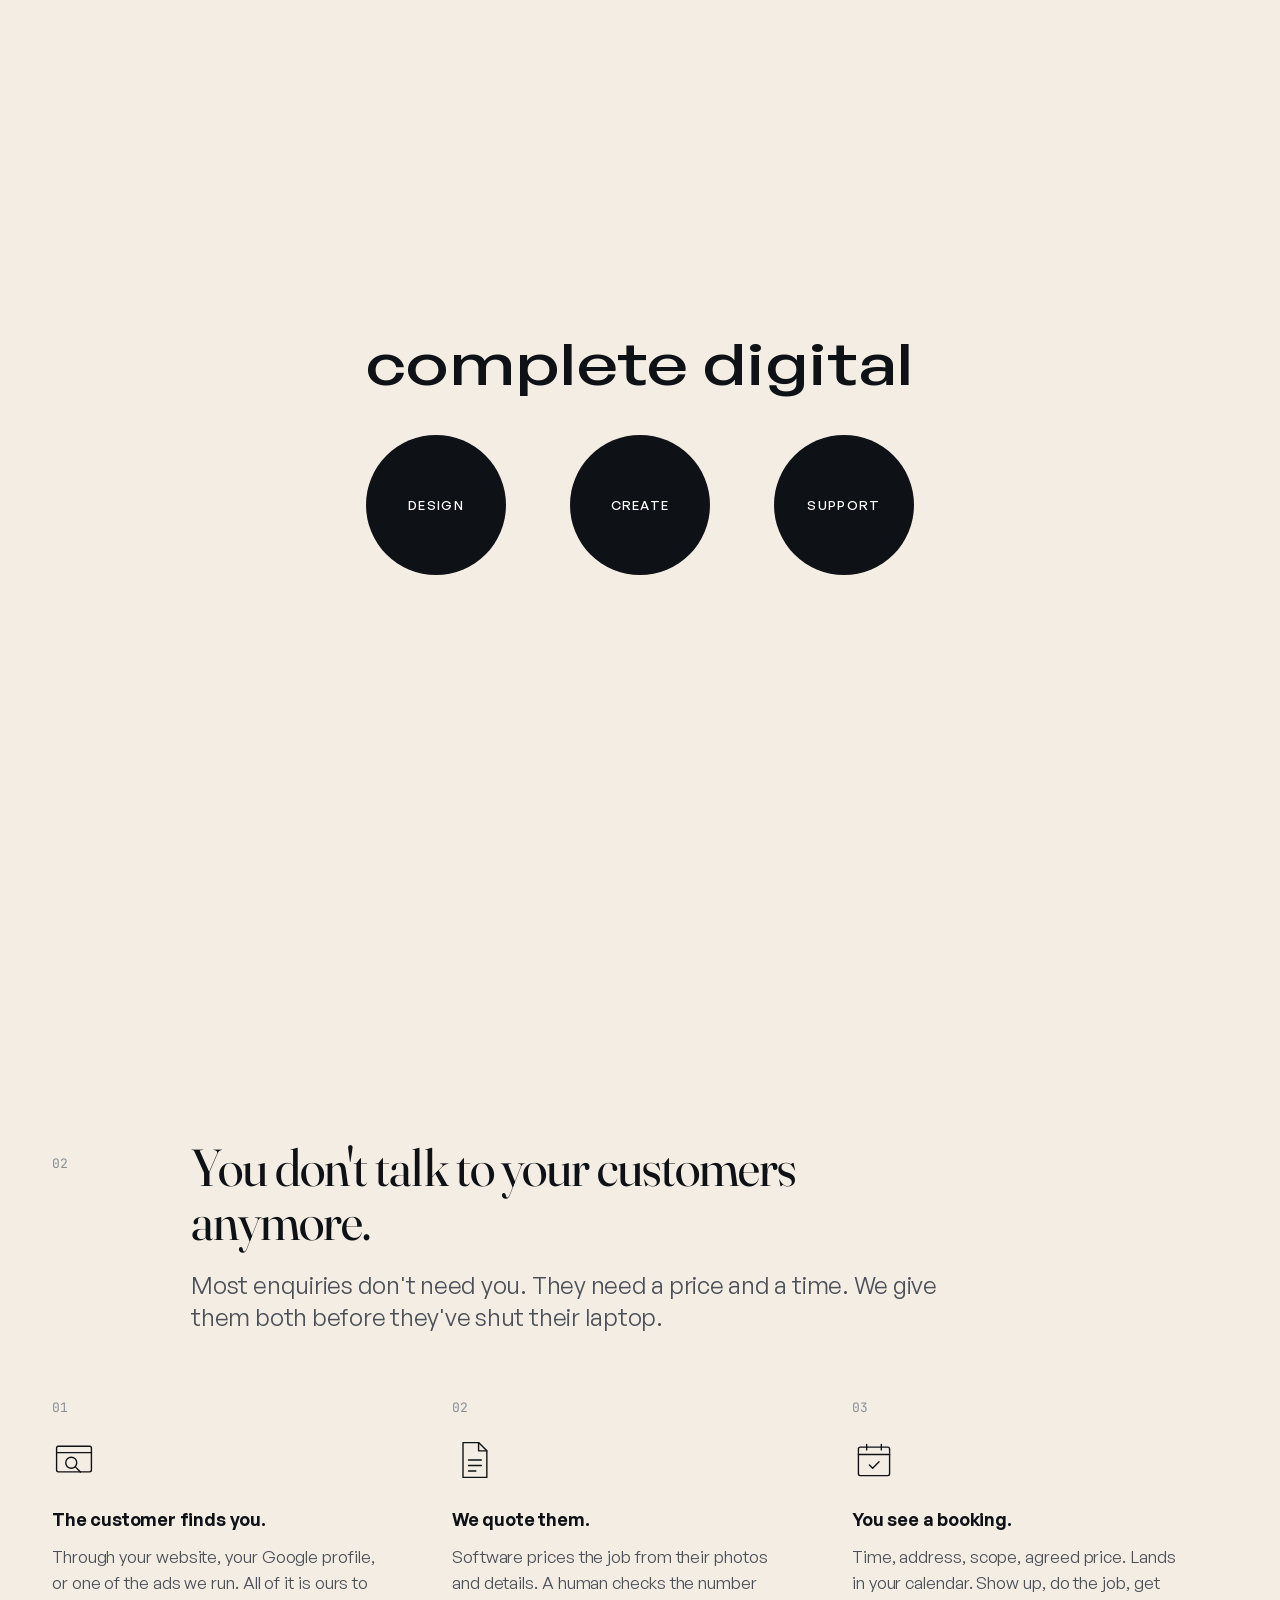
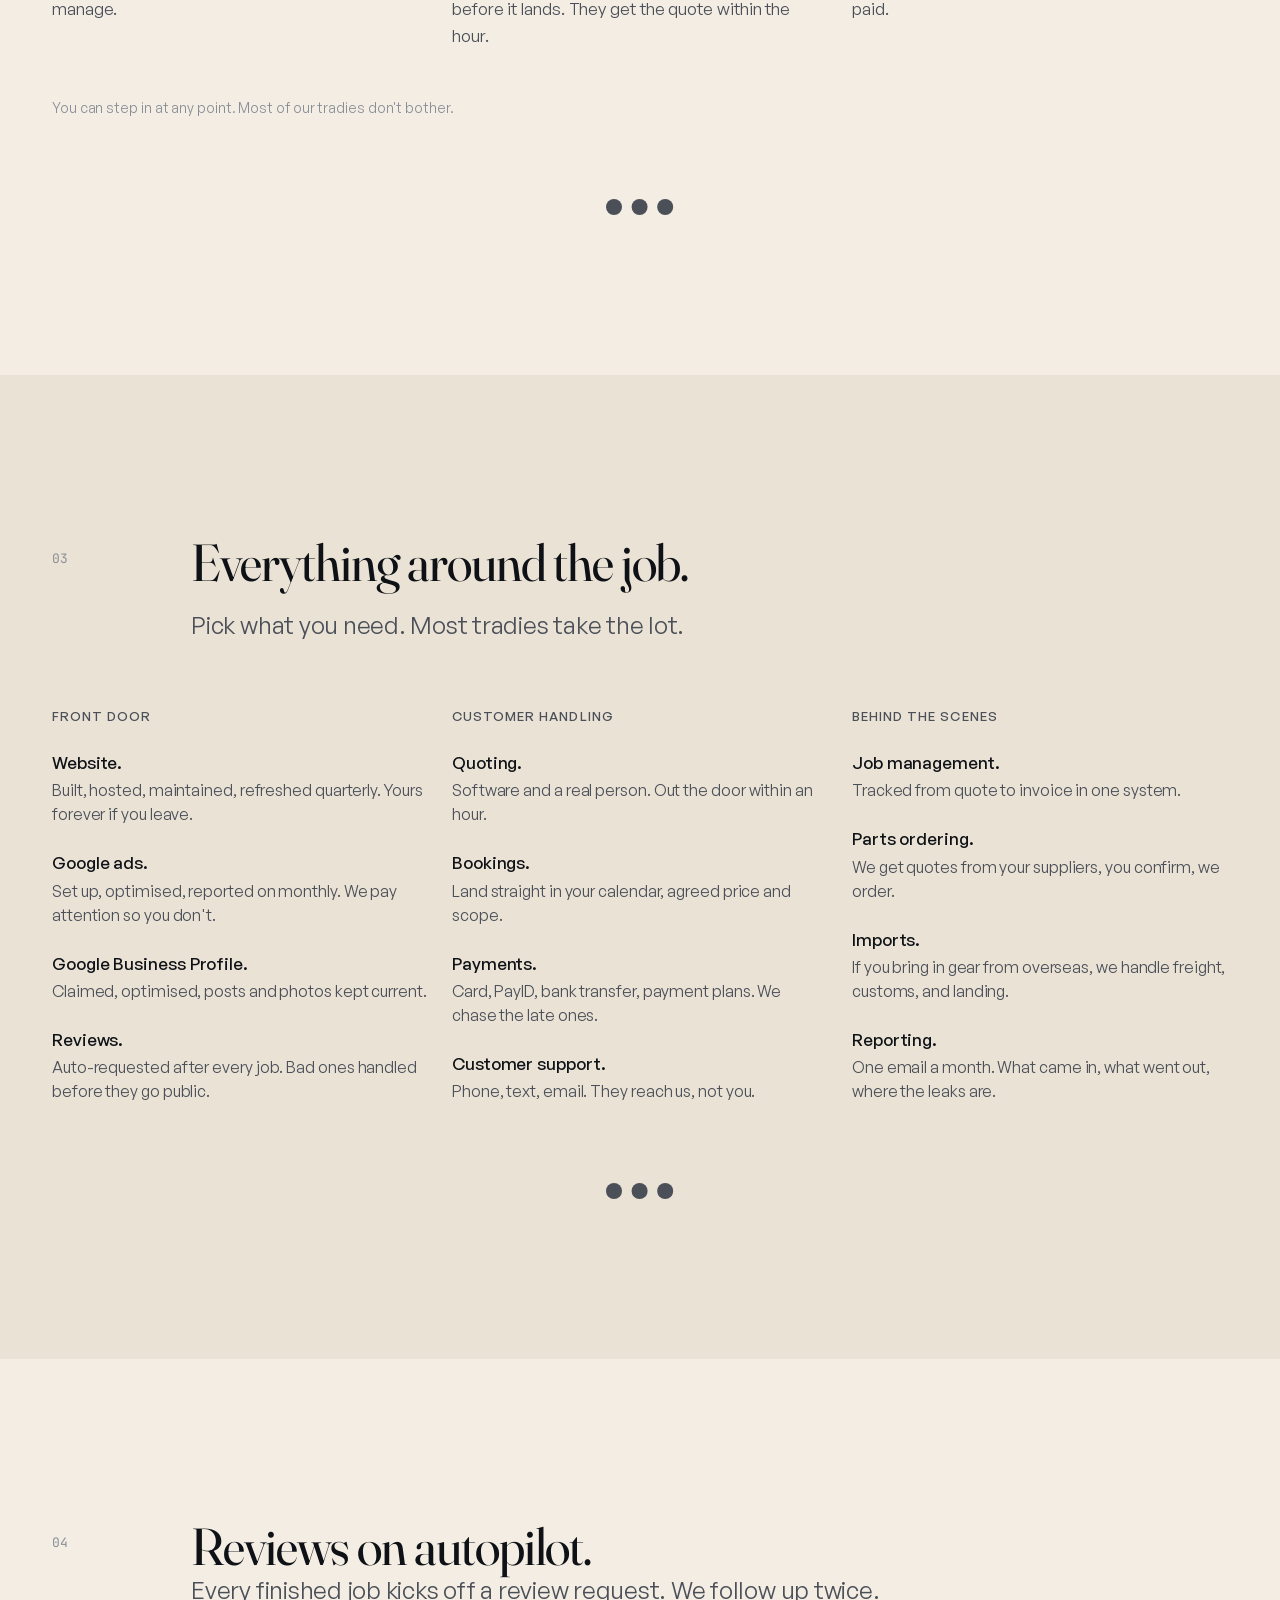
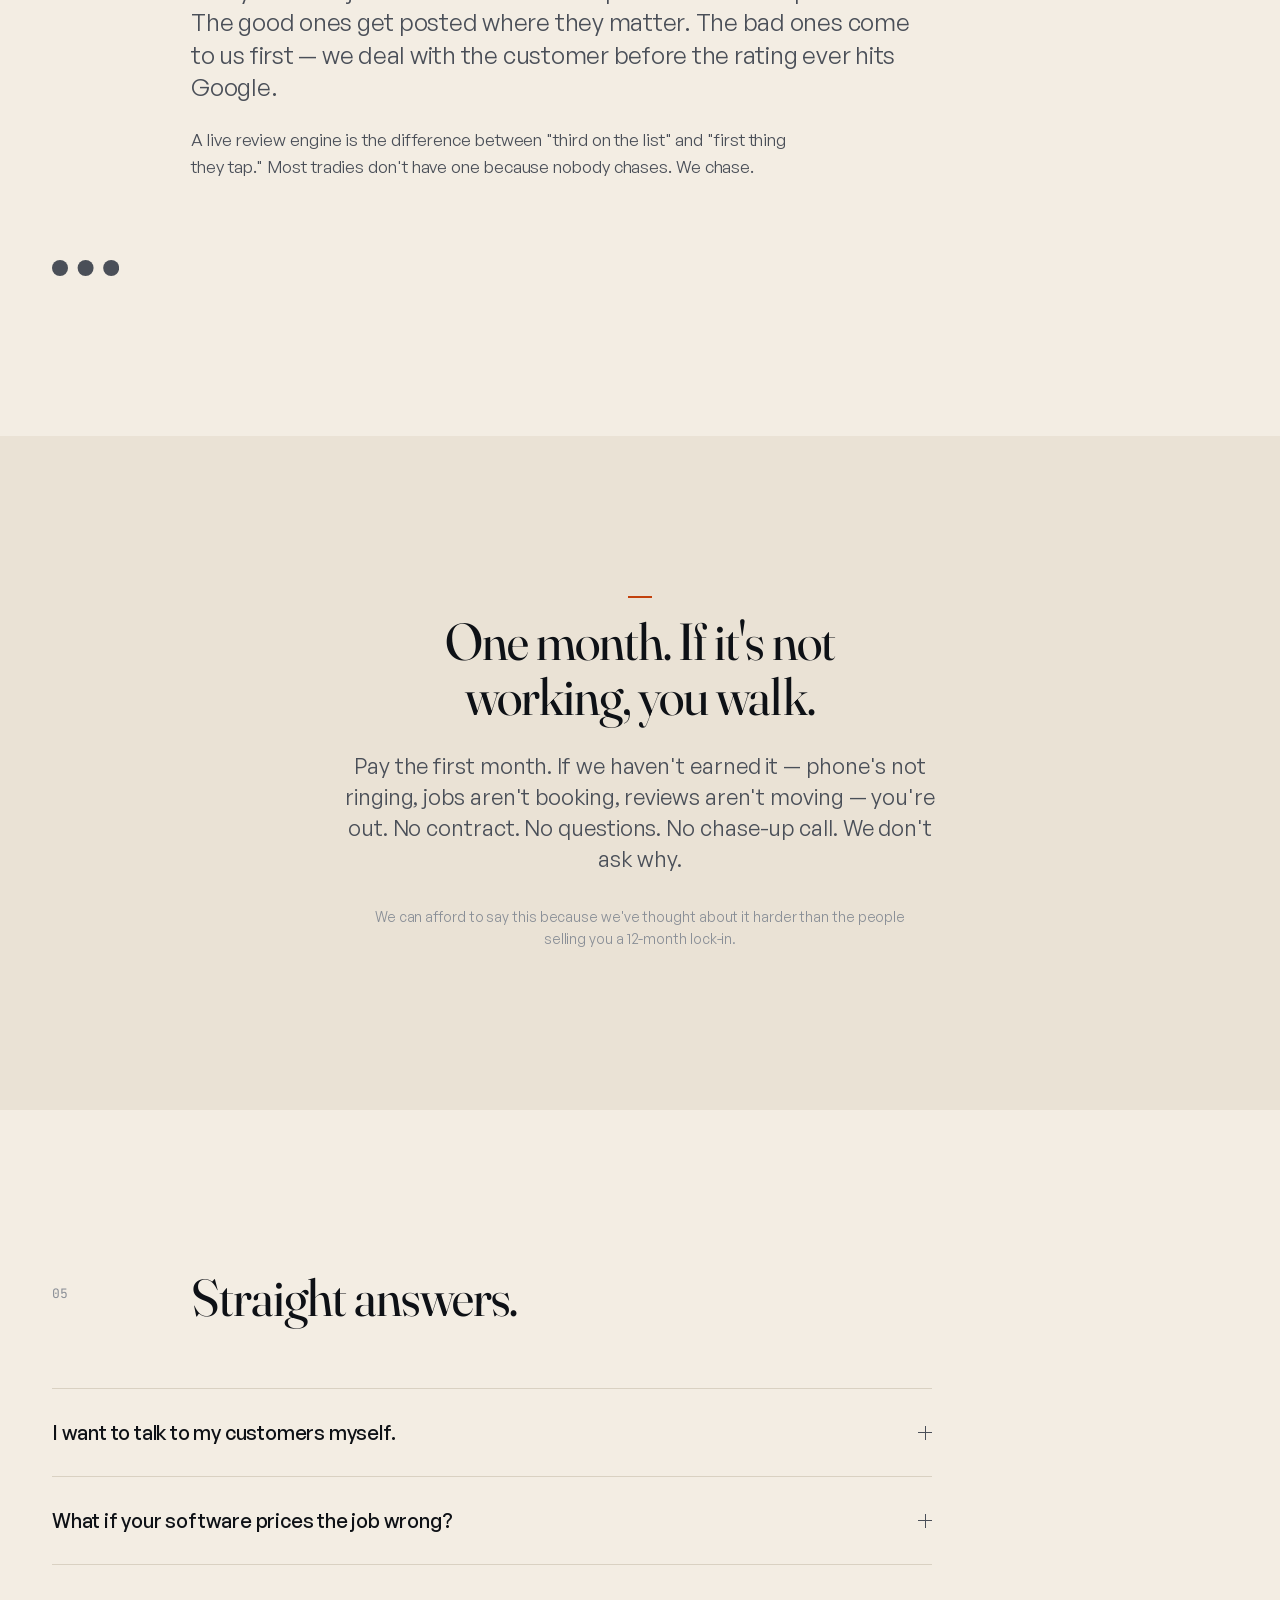
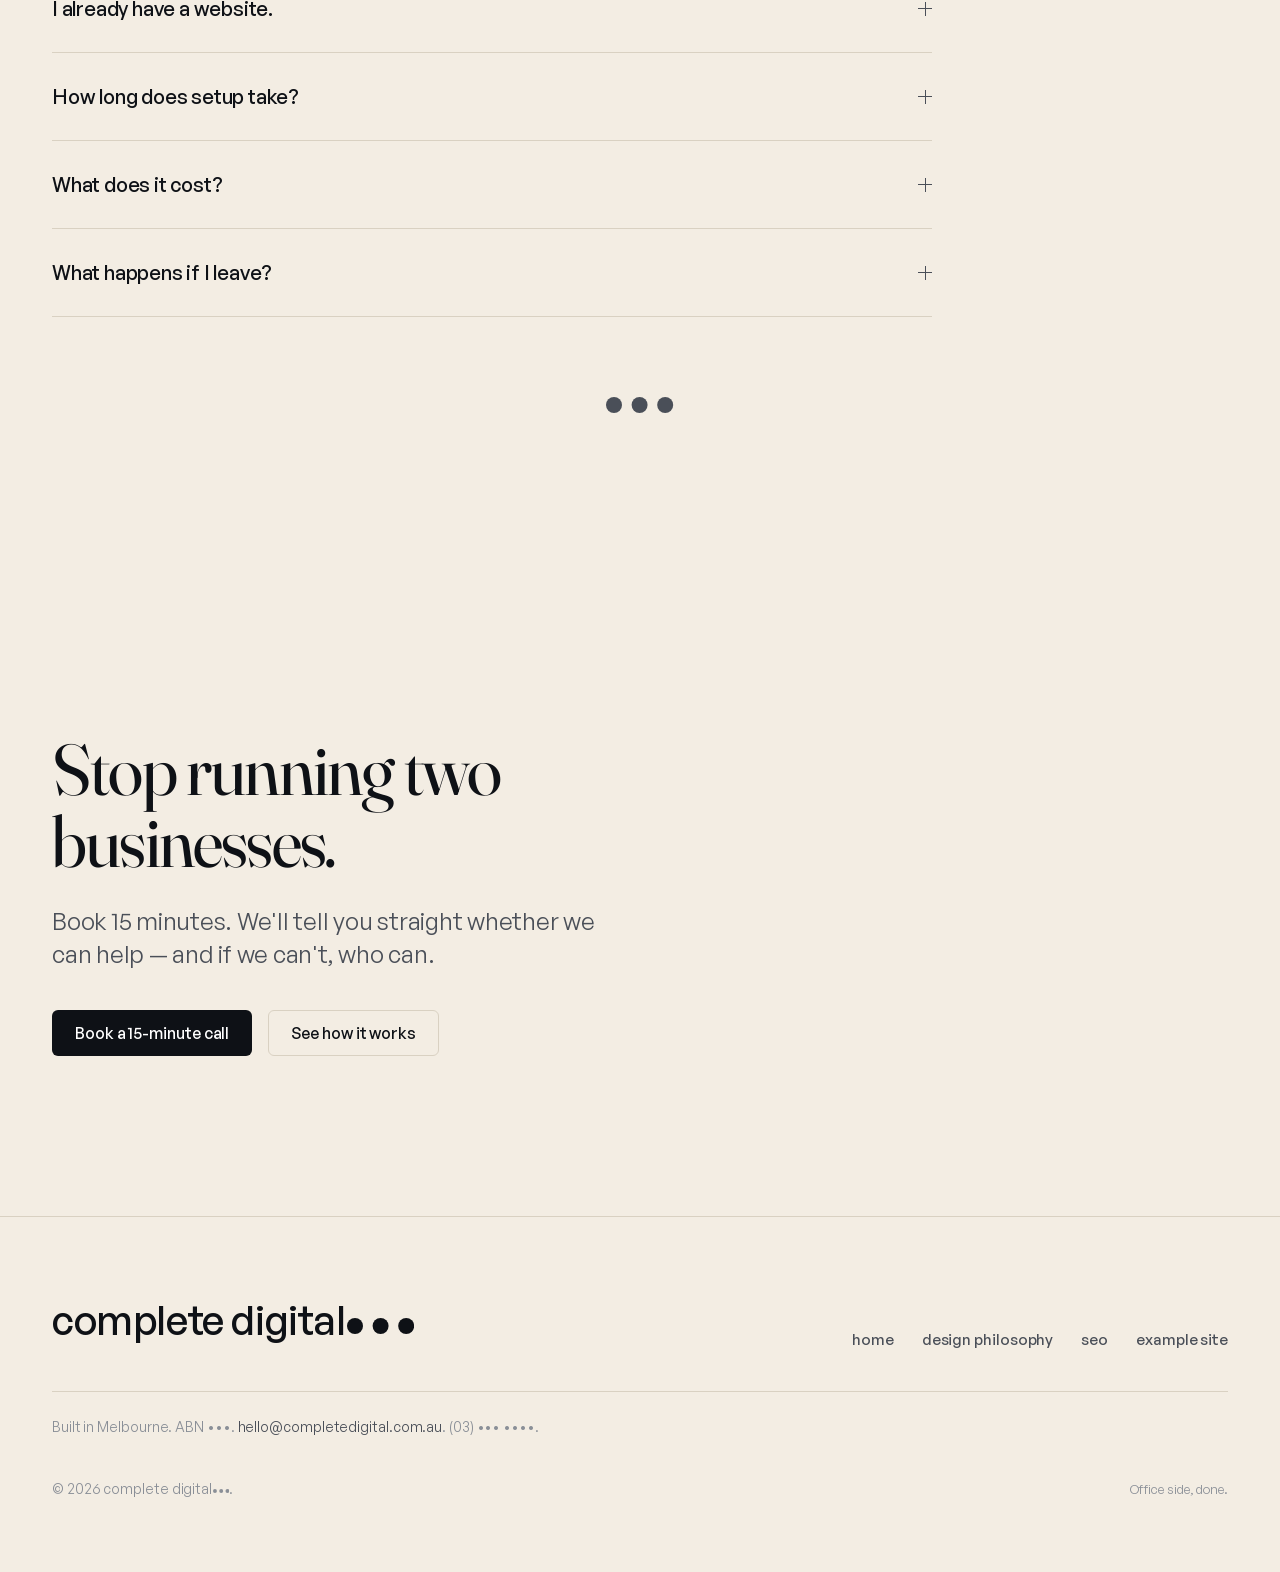
==== commit 2cc86903: "Add beige background and loader screen Warms the site palette from white to a clay-tinted beige (#F3" ====
--- a/index.html
+++ b/index.html
@@ -19,8 +19,37 @@
 <link rel="preload" href="fonts/general-sans-500.woff2" as="font" type="font/woff2" crossorigin>
 <link rel="preload" href="fonts/fraunces-latin.woff2" as="font" type="font/woff2" crossorigin>
 <link rel="stylesheet" href="styles.css">
+<!-- Hide loader instantly if already played this session -->
+<script>if(sessionStorage.getItem('cd_loaded'))document.documentElement.classList.add('loader-done');</script>
+<noscript><style>#loader{display:none}</style></noscript>
 </head>
 <body>
+
+<!-- ============ LOADER ============ -->
+<div id="loader" aria-hidden="true" aria-label="Loading">
+  <div class="loader__inner">
+    <!--
+      SVG wordmark: textLength="548" forces "complete digital" to span
+      exactly the same 548px as the three dots row (3×140 + 2×64 gap).
+    -->
+    <svg class="loader__wm" width="548" height="78" viewBox="0 0 548 78" aria-label="complete digital">
+      <text x="0" y="60"
+            font-family="'General Sans', system-ui, sans-serif"
+            font-weight="500"
+            font-size="58"
+            fill="currentColor"
+            textLength="548"
+            lengthAdjust="spacingAndGlyphs">complete digital</text>
+    </svg>
+    <div class="loader__dots">
+      <div class="loader__dot"><span class="loader__dot-label">Design</span></div>
+      <div class="loader__dot"><span class="loader__dot-label">Create</span></div>
+      <div class="loader__dot"><span class="loader__dot-label">Support</span></div>
+    </div>
+  </div>
+  <!-- Expands from dot-3 centre to cover screen, then fades to reveal site -->
+  <div class="loader__cover"></div>
+</div>
 
 <!-- ============ NAV ============ -->
 <nav class="nav" aria-label="Primary">
--- a/styles.css
+++ b/styles.css
@@ -32,12 +32,12 @@
 
 /* ---------- Tokens ---------- */
 :root {
-  --bg: #FFFFFF;
-  --bg-warm: #F7F5F0;
+  --bg: #F3EDE3;
+  --bg-warm: #EAE2D5;
   --ink: #0E1116;
   --ink-2: #4A4F58;
   --ink-3: #8A8F97;
-  --rule: #E6E2D9;
+  --rule: #D9D1C2;
   --accent: #C2410C;
 
   --serif: 'Fraunces', Georgia, 'Times New Roman', serif;
@@ -729,3 +729,101 @@
   .phone__island { top: 2%; width: 30.77%; height: 4.5%; }
   .phone__screen { top: 8.25%; }
 }
+
+/* ============================================================
+   Loader screen
+   Beige field, three large ink dots pulse sequentially.
+   Text stamps into each. Third dot expands to cover in ink,
+   then cover fades revealing the site.
+   ============================================================ */
+#loader {
+  position: fixed;
+  inset: 0;
+  z-index: 9999;
+  background: var(--bg);
+  display: flex;
+  align-items: center;
+  justify-content: center;
+}
+html.loader-done #loader { display: none; }
+
+.loader__inner {
+  display: flex;
+  flex-direction: column;
+  align-items: center;
+  gap: 32px;
+}
+
+/* SVG wordmark spans exactly the same 548px as the dots row */
+.loader__wm { color: var(--ink); display: block; flex: none; }
+
+.loader__dots {
+  display: flex;
+  gap: 64px;
+  flex: none;
+}
+
+.loader__dot {
+  width: 140px;
+  height: 140px;
+  border-radius: 50%;
+  background: var(--ink);
+  display: flex;
+  align-items: center;
+  justify-content: center;
+  flex: none;
+}
+
+/* Pulse: slight spring overshoot for a lively feel */
+.loader__dot.is-active {
+  animation: ldPulse 0.8s cubic-bezier(0.34, 1.4, 0.64, 1) forwards;
+}
+@keyframes ldPulse {
+  0%   { transform: scale(1); }
+  55%  { transform: scale(1.24); }
+  100% { transform: scale(1); }
+}
+
+/* Label stamps in as dot peaks */
+.loader__dot-label {
+  font-family: var(--sans);
+  font-size: 13px;
+  font-weight: 500;
+  letter-spacing: 0.1em;
+  text-transform: uppercase;
+  color: #fff;
+  opacity: 0;
+  transform: scale(1.5);
+  transition: opacity 0.28s ease 0.22s, transform 0.28s cubic-bezier(0.2, 0, 0.2, 1) 0.22s;
+}
+.loader__dot.is-active .loader__dot-label {
+  opacity: 1;
+  transform: scale(1);
+}
+
+/* Expansion cover: starts as zero-radius circle at dot-3 centre */
+.loader__cover {
+  position: fixed;
+  inset: 0;
+  background: var(--ink);
+  z-index: 10000;
+  clip-path: circle(0px at var(--cx, 50vw) var(--cy, 50vh));
+  pointer-events: none;
+}
+.loader__cover.is-expanding {
+  clip-path: circle(200vmax at var(--cx, 50vw) var(--cy, 50vh));
+  transition: clip-path 0.9s cubic-bezier(0.4, 0, 0.15, 1);
+}
+/* Once expanded, fade to transparent so site is revealed */
+.loader__cover.is-fading {
+  transition: opacity 1s ease;
+  opacity: 0;
+}
+
+/* Scale down on small viewports so loader never overflows */
+@media (max-width: 640px) {
+  .loader__inner { transform: scale(0.58); transform-origin: center center; }
+}
+@media (max-width: 400px) {
+  .loader__inner { transform: scale(0.44); transform-origin: center center; }
+}
